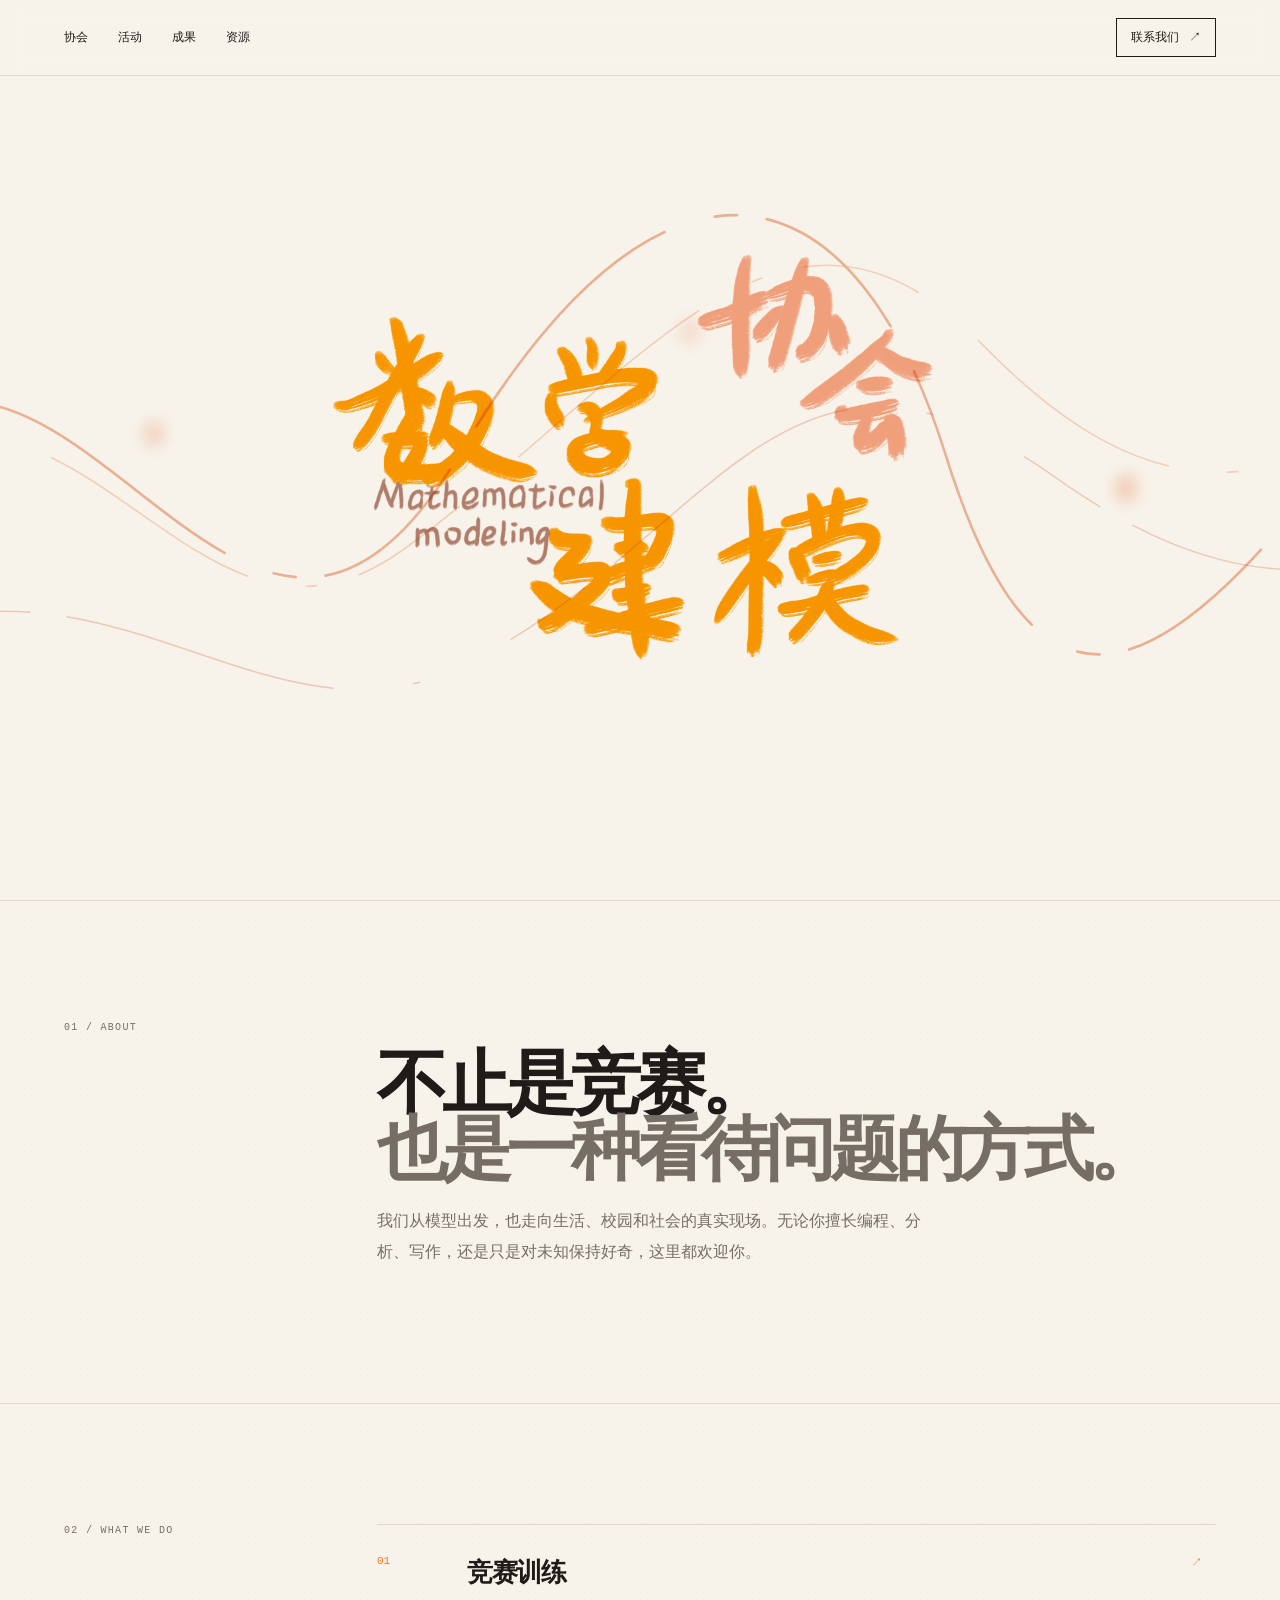
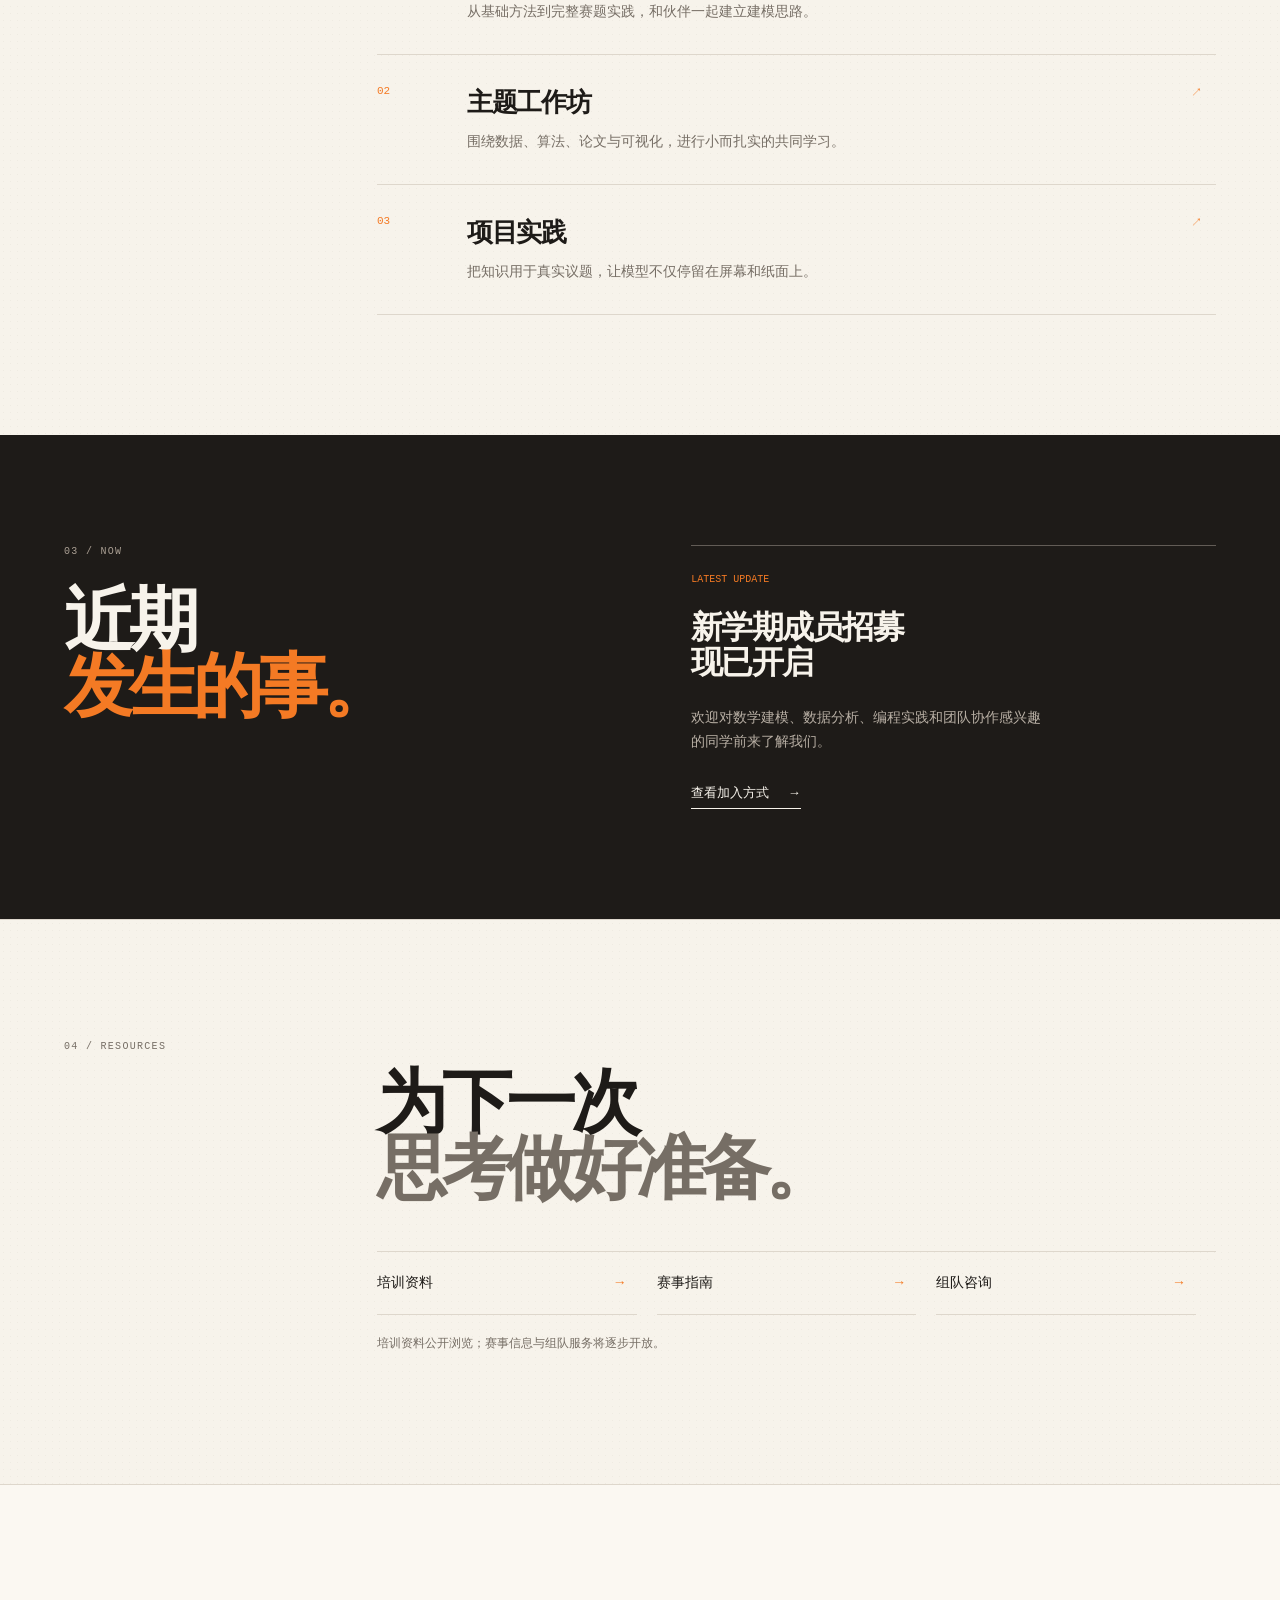
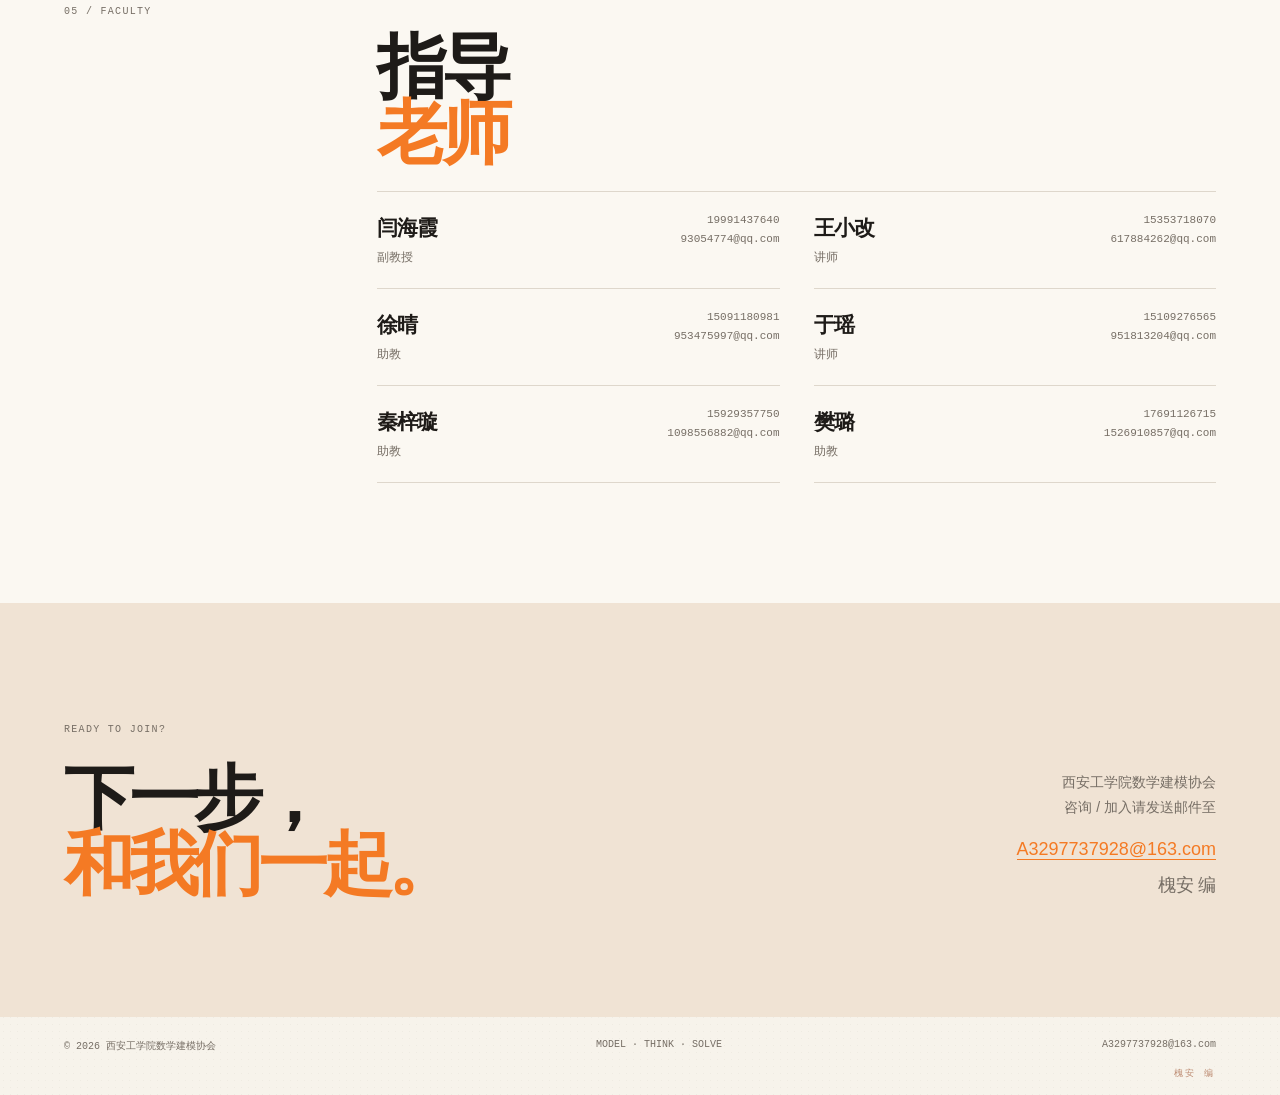
==== index.html @ 4b9dbea2 "Add files via upload" ====
<!doctype html><html lang="zh-CN"><head><meta charset="UTF-8"><meta name="viewport" content="width=device-width,initial-scale=1.0"><title>西安工学院数学建模协会</title><link rel="stylesheet" href="styles.css"></head><body>
<header class="site-header"><nav><a href="#about">协会</a><a href="#events">活动</a><a href="#works">成果</a><a href="#resources">资源</a></nav><a class="header-action" href="mailto:A3297737928@163.com">联系我们 <i>↗</i></a></header>
<main id="top"><section class="hero hero-image-only"><div class="logo-stage"><img class="association-logo" src="1788258575563.png" alt="数学建模协会手写标识"></div></section>
<section class="statement section" id="about"><p class="mono">01 / ABOUT</p><div class="reveal"><h2>不止是竞赛。<br><span>也是一种看待问题的方式。</span></h2><p class="lead">我们从模型出发，也走向生活、校园和社会的真实现场。无论你擅长编程、分析、写作，还是只是对未知保持好奇，这里都欢迎你。</p></div></section>
<section class="section feature-grid" id="events"><p class="mono">02 / WHAT WE DO</p><div class="feature-list reveal"><article><span>01</span><div><h3>竞赛训练</h3><p>从基础方法到完整赛题实践，和伙伴一起建立建模思路。</p></div><b>↗</b></article><article><span>02</span><div><h3>主题工作坊</h3><p>围绕数据、算法、论文与可视化，进行小而扎实的共同学习。</p></div><b>↗</b></article><article><span>03</span><div><h3>项目实践</h3><p>把知识用于真实议题，让模型不仅停留在屏幕和纸面上。</p></div><b>↗</b></article></div></section>
<section class="events-section" id="works"><div><p class="mono">03 / NOW</p><h2>近期<br><em>发生的事。</em></h2></div><div class="notice reveal"><p class="notice-label">LATEST UPDATE</p><h3>新学期成员招募<br>现已开启</h3><p>欢迎对数学建模、数据分析、编程实践和团队协作感兴趣的同学前来了解我们。</p><a href="#join">查看加入方式 <b>→</b></a></div></section>
<section class="section resource-section" id="resources"><p class="mono">04 / RESOURCES</p><div class="reveal"><h2>为下一次<br><span>思考做好准备。</span></h2><div class="resource-links"><a href="training.html">培训资料 <span>→</span></a><a href="mailto:A3297737928@163.com?subject=竞赛咨询">赛事指南 <span>→</span></a><a href="mailto:A3297737928@163.com?subject=组队咨询">组队咨询 <span>→</span></a></div><p class="small-note">培训资料公开浏览；赛事信息与组队服务将逐步开放。</p></div></section>
<section class="join" id="join"><div><p class="mono">READY TO JOIN?</p><h2>下一步，<br><em>和我们一起。</em></h2></div><div class="join-side"><p>西安工学院数学建模协会<br>咨询 / 加入请发送邮件至</p><a href="mailto:A3297737928@163.com">A3297737928@163.com <b>↗</b></a></div></section></main>
<footer><span>© 2026 西安工学院数学建模协会</span><span>MODEL · THINK · SOLVE</span><a href="mailto:A3297737928@163.com">A3297737928@163.com</a></footer><script src="script.js"></script></body></html>
---- styles.css ----
:root{--paper:#f7f3eb;--ink:#1e1b18;--orange:#f47a24;--peach:#f1a07a;--muted:#766e65;--line:#ded7cc}*{box-sizing:border-box}html{scroll-behavior:smooth}body{margin:0;background:var(--paper);color:var(--ink);font-family:Arial,"Microsoft YaHei",sans-serif;background-image:radial-gradient(rgba(69,49,30,.042) .65px,transparent .7px);background-size:7px 7px}.site-header{height:76px;padding:0 5vw;display:flex;align-items:center;justify-content:space-between;border-bottom:1px solid var(--line);position:sticky;top:0;z-index:20;background:rgba(247,243,235,.84);backdrop-filter:blur(12px)}.brand{display:flex;gap:9px;align-items:center;color:var(--ink);text-decoration:none;font-weight:700;font-size:14px}.brand span{width:28px;height:28px;display:grid;place-items:center;border:1px solid var(--ink);border-radius:50%;font:18px Georgia}.site-header nav{display:flex;gap:30px}.site-header nav a,.header-action{font-size:12px;color:var(--ink);text-decoration:none}.header-action{border:1px solid var(--ink);padding:10px 14px}.header-action i{font-style:normal;margin-left:7px}.hero{min-height:calc(100vh - 76px);display:grid;grid-template-columns:.54fr 1.46fr;padding:0 5vw;position:relative;overflow:hidden;background:radial-gradient(circle at 65% 47%,rgba(255,255,255,.9) 0 15%,rgba(255,255,255,.32) 40%,transparent 70%)}.hero-copy{align-self:center;z-index:4;padding-bottom:6vh}.mono{font:10px/1.3 "Courier New",monospace;letter-spacing:.13em;color:var(--muted);margin:0}.hero h1,h2{letter-spacing:-.075em;line-height:.94;margin:29px 0 24px;font-size:clamp(50px,6.3vw,104px)}h1 em,h2 em{color:var(--orange);font-style:normal}.hero-copy>p:not(.mono){font-size:14px;line-height:1.9;color:var(--muted)}.button{display:inline-flex;justify-content:space-between;gap:48px;align-items:center;padding:15px 18px;margin-top:23px;background:var(--orange);color:#fff;text-decoration:none;font-size:12px}.button b{font-size:17px;font-weight:400}.logo-stage{position:relative;min-height:620px;display:grid;place-items:center}.association-logo{width:min(100%,1000px);position:relative;z-index:3;mix-blend-mode:multiply;filter:saturate(1.05) contrast(1.02);will-change:transform}.halo{position:absolute;width:70%;aspect-ratio:1;border:1px solid rgba(244,122,36,.16);border-radius:48% 52% 52% 48%;transform:rotate(-19deg);box-shadow:0 0 0 58px rgba(244,122,36,.022),0 0 0 120px rgba(244,122,36,.014)}.brush{position:absolute;z-index:4;left:-6%;top:7%;width:112%;height:85%;overflow:visible;pointer-events:none}.brush path{fill:none;stroke:var(--peach);stroke-width:3.2;stroke-linecap:round;stroke-dasharray:1600;stroke-dashoffset:1600;filter:drop-shadow(0 2px 1px rgba(163,74,26,.12));animation:draw 8s cubic-bezier(.65,0,.35,1) infinite}.brush-two{left:0;top:8%;width:104%;height:83%}.brush-two path{stroke-width:2.1;stroke:#efb08f;animation-delay:.55s}@keyframes draw{0%,8%{stroke-dashoffset:1600;opacity:0}15%{opacity:.9}70%{stroke-dashoffset:0;opacity:.9}88%,100%{stroke-dashoffset:-90;opacity:0}}.fringe{position:absolute;z-index:1;right:9%;top:0;transform:rotate(15deg);display:flex;gap:11px;opacity:.45}.fringe i{display:block;width:1px;height:125px;background:linear-gradient(var(--peach),transparent);transform-origin:top;animation:sway 3.7s ease-in-out infinite}.fringe i:nth-child(2){height:84px;animation-delay:-.5s}.fringe i:nth-child(3){height:160px;animation-delay:-1.3s}.fringe i:nth-child(4){height:105px;animation-delay:-2s}.fringe i:nth-child(5){height:145px;animation-delay:-2.7s}.fringe i:nth-child(6){height:70px;animation-delay:-3.2s}@keyframes sway{0%,100%{transform:rotate(-8deg)}50%{transform:rotate(9deg)}}.stage-index{position:absolute;left:5%;bottom:12%;z-index:5;margin:0;font:10px "Courier New",monospace;color:#9b9082;letter-spacing:.1em}.scroll-prompt{position:absolute;left:5vw;bottom:26px;z-index:5;color:var(--muted);text-decoration:none;font:10px "Courier New",monospace;letter-spacing:.12em;display:flex;gap:10px;align-items:center}.scroll-prompt i{display:block;width:42px;height:1px;background:var(--orange)}.section{display:grid;grid-template-columns:25% 1fr;gap:25px;padding:120px 5vw;border-top:1px solid var(--line)}h2{font-size:clamp(44px,5.5vw,86px)}h2 span{color:var(--muted)}.lead{max-width:560px;font-size:16px;line-height:1.9;color:var(--muted)}.feature-list{border-top:1px solid var(--line)}.feature-list article{display:grid;grid-template-columns:70px 1fr 25px;gap:20px;padding:30px 0;border-bottom:1px solid var(--line);align-items:start}.feature-list span,.feature-list b{font:11px "Courier New",monospace;color:var(--orange)}.feature-list h3{font-size:26px;letter-spacing:-.05em;margin:0 0 10px}.feature-list p{max-width:440px;margin:0;color:var(--muted);font-size:14px;line-height:1.7}.events-section{padding:110px 5vw;background:var(--ink);color:var(--paper);display:grid;grid-template-columns:1fr 1fr;gap:8vw}.events-section .mono{color:#aa9f93}.events-section h2{margin-bottom:0}.notice{align-self:end;border-top:1px solid #625c56;padding-top:18px}.notice-label{font:10px "Courier New",monospace;color:var(--orange)}.notice h3{font-size:32px;line-height:1.1;letter-spacing:-.055em;margin:25px 0}.notice>p:not(.notice-label){font-size:14px;line-height:1.75;color:#b8afa4;max-width:360px}.notice a{color:var(--paper);font-size:13px;text-decoration:none;border-bottom:1px solid var(--paper);padding-bottom:6px;display:inline-block;margin-top:16px}.notice b{margin-left:15px}.resource-links{display:grid;grid-template-columns:repeat(3,1fr);border-top:1px solid var(--line);margin-top:50px}.resource-links a{padding:22px 10px 22px 0;color:var(--ink);font-size:14px;text-decoration:none;border-bottom:1px solid var(--line);display:flex;justify-content:space-between;margin-right:20px}.resource-links span{color:var(--orange)}.small-note{color:var(--muted);font-size:12px;margin-top:20px}.join{padding:120px 5vw;display:flex;align-items:end;justify-content:space-between;background:#f0e3d4}.join h2{margin-bottom:0}.join-side{font-size:14px;line-height:1.8;color:var(--muted)}.join-side p{margin:0 0 12px}.join-side a{color:var(--orange);font-size:18px;text-decoration:none;border-bottom:1px solid currentColor}.join-side b{font-weight:400;margin-left:15px}footer{display:flex;justify-content:space-between;padding:22px 5vw;font:10px "Courier New",monospace;color:var(--muted)}footer a{color:inherit;text-decoration:none}.reveal{opacity:0;transform:translateY(18px);transition:.7s ease}.reveal.visible{opacity:1;transform:none}@media(max-width:760px){.site-header{height:66px}.site-header nav{display:none}.header-action{font-size:10px;padding:9px}.hero{min-height:calc(100vh - 66px);grid-template-columns:1fr;padding-top:45px}.hero-copy{padding:0;align-self:start}.hero h1{font-size:55px}.logo-stage{min-height:0;height:53vh;margin-top:-15px}.association-logo{width:119%;max-width:none}.stage-index{bottom:4%;left:0}.scroll-prompt{display:none}.section{grid-template-columns:1fr;padding:76px 5vw;gap:30px}.feature-list article{grid-template-columns:45px 1fr 18px}.events-section{display:block;padding:80px 5vw}.notice{margin-top:65px}.resource-links{grid-template-columns:1fr}.resource-links a{margin-right:0}.join{padding:80px 5vw;display:block}.join-side{margin-top:45px}footer{gap:10px;flex-direction:column}}
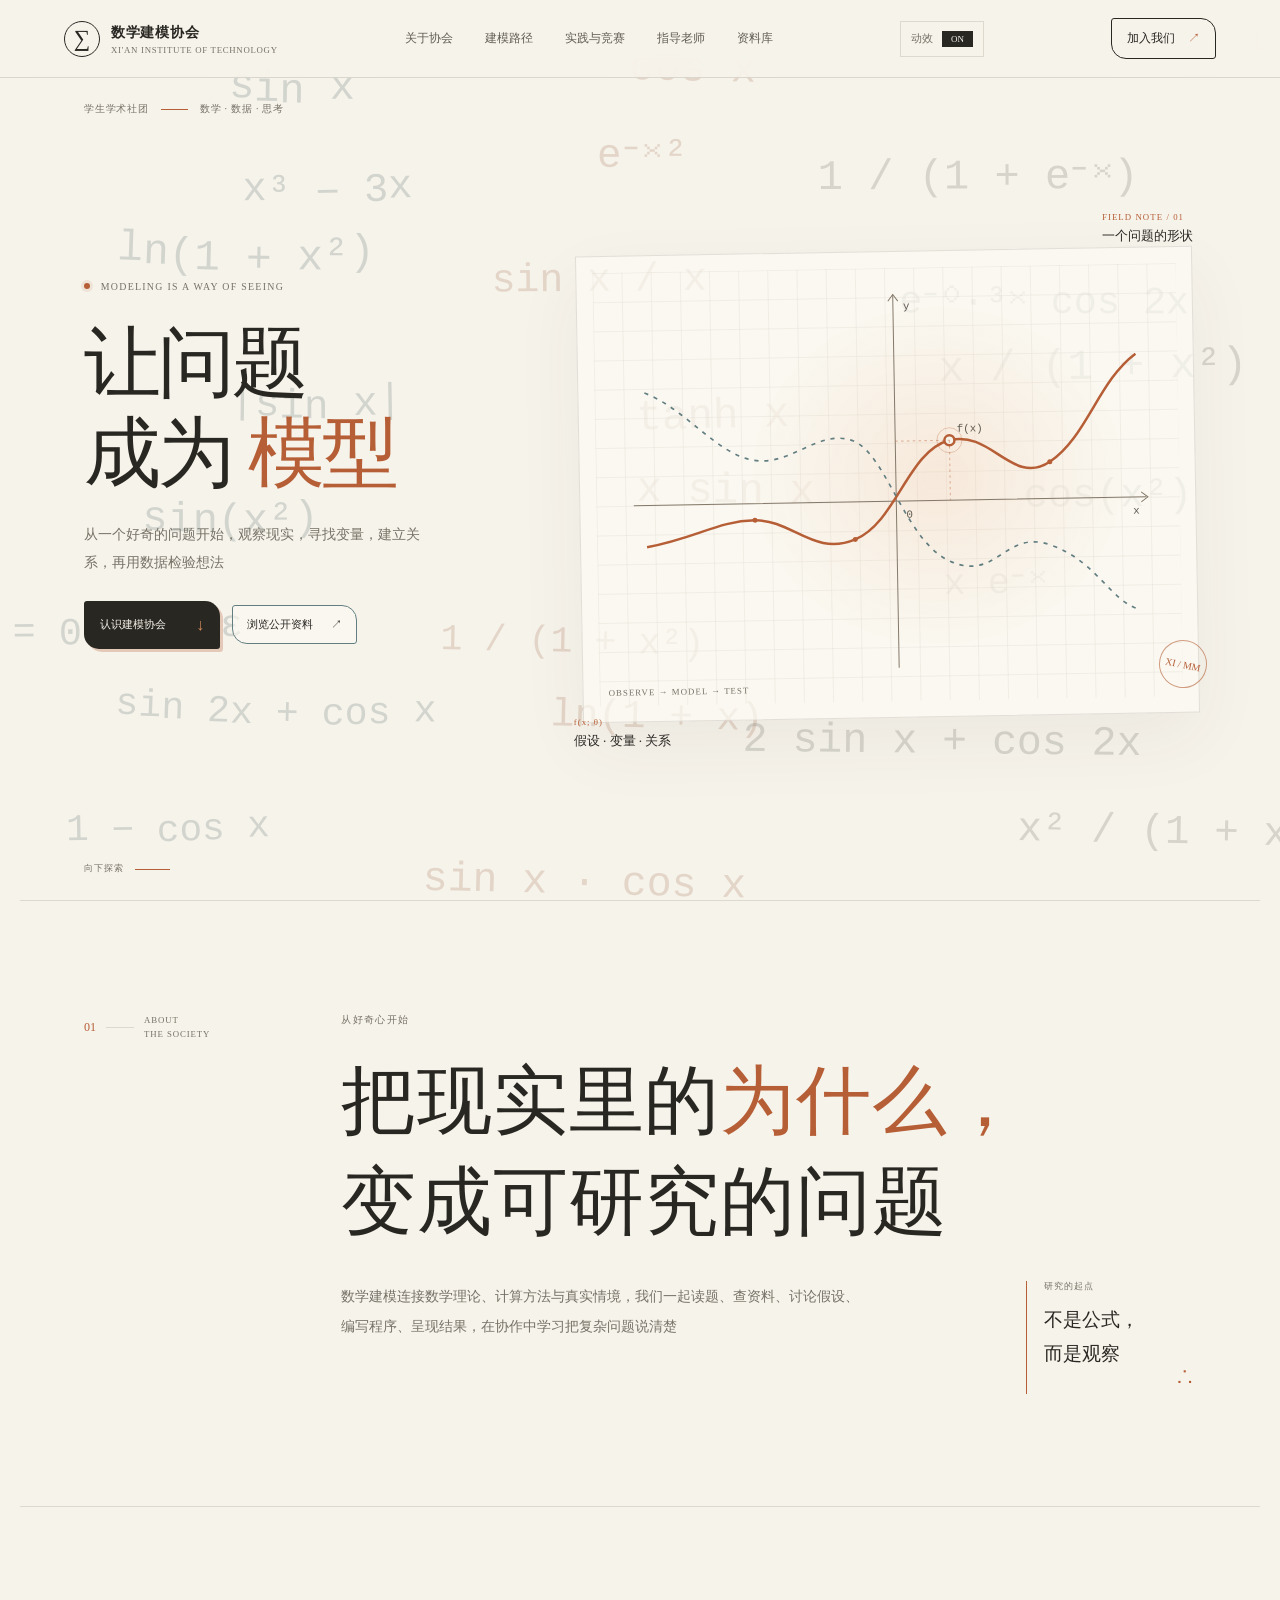
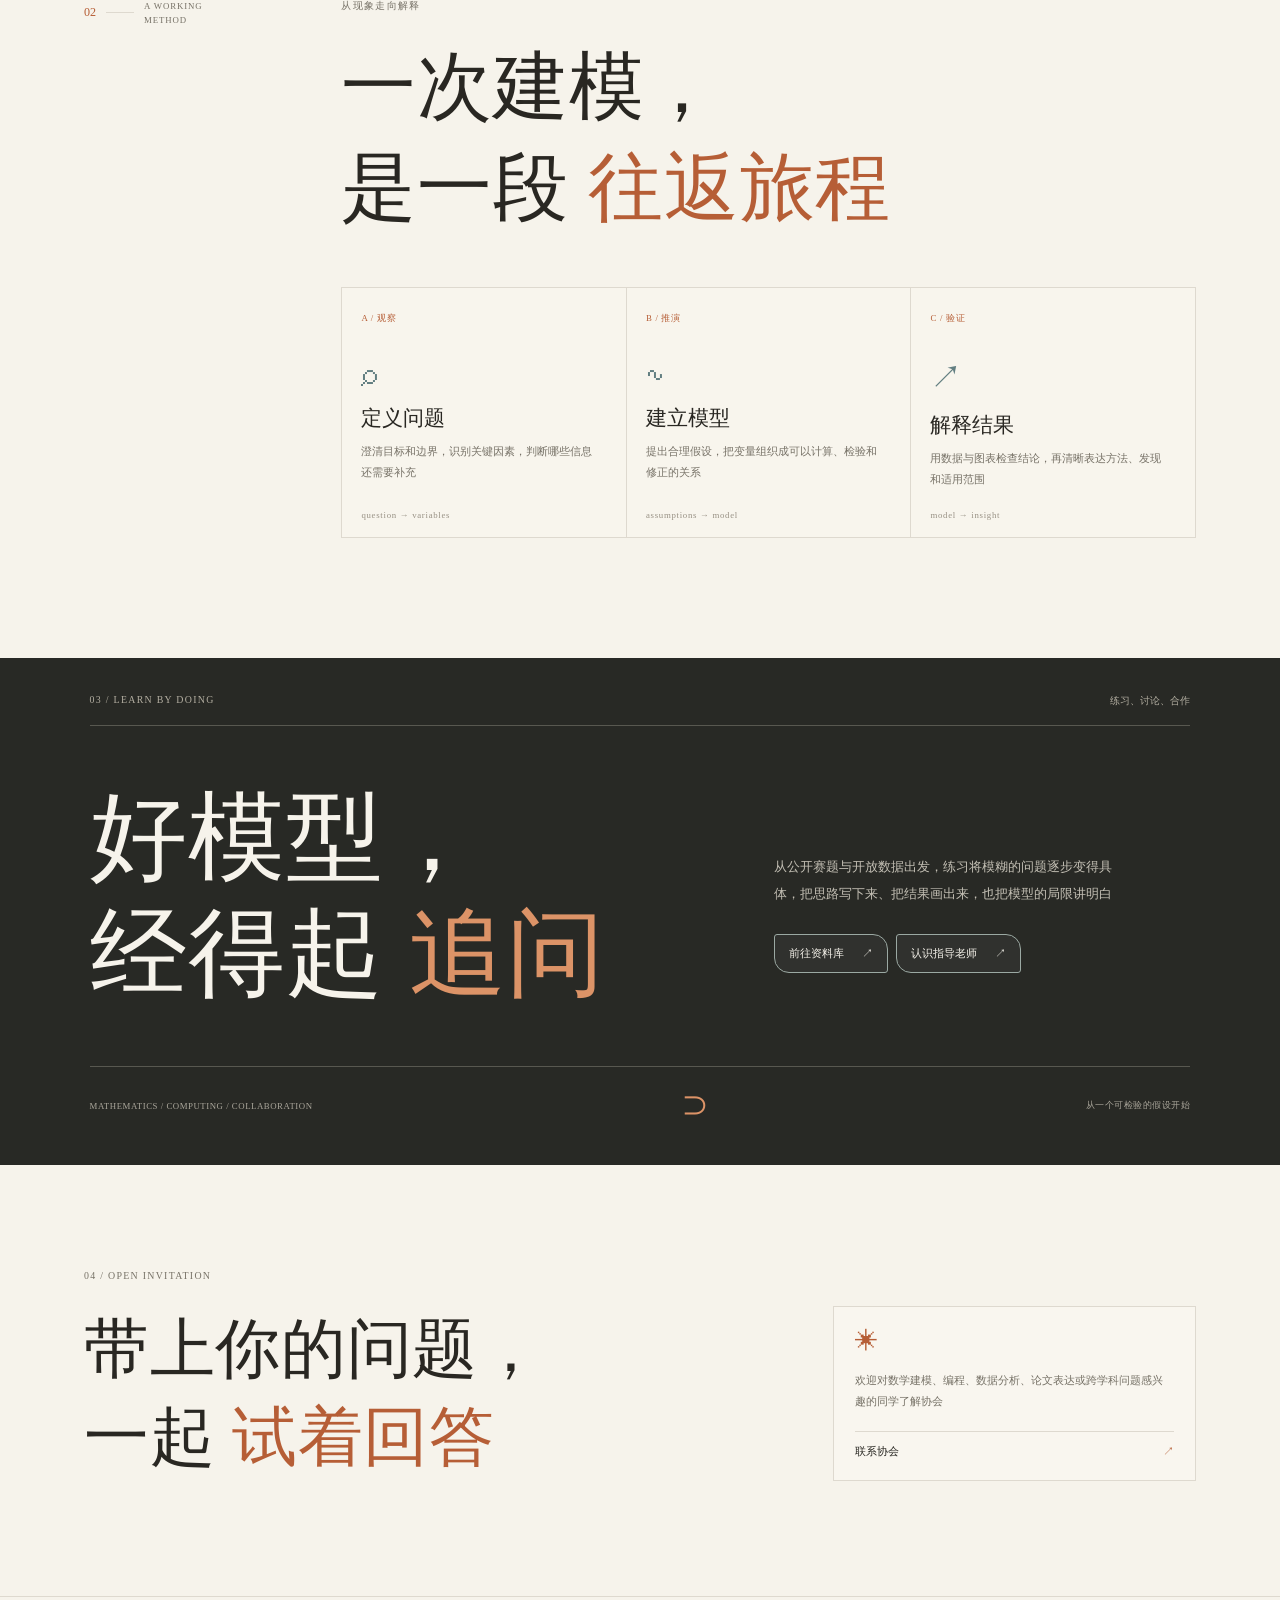
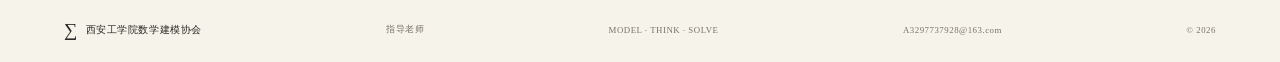
==== commit f46bee08: "更新1.0.0.1 重新设计了网站，让它有了动态效果" ====
--- a/index.html
+++ b/index.html
@@ -1,9 +1,94 @@
-<!doctype html><html lang="zh-CN"><head><meta charset="UTF-8"><meta name="viewport" content="width=device-width,initial-scale=1.0"><title>西安工学院数学建模协会</title><link rel="stylesheet" href="styles.css"></head><body>
-<header class="site-header"><nav><a href="#about">协会</a><a href="#events">活动</a><a href="#works">成果</a><a href="#resources">资源</a></nav><a class="header-action" href="mailto:A3297737928@163.com">联系我们 <i>↗</i></a></header>
-<main id="top"><section class="hero hero-image-only"><div class="logo-stage"><img class="association-logo" src="1788258575563.png" alt="数学建模协会手写标识"></div></section>
-<section class="statement section" id="about"><p class="mono">01 / ABOUT</p><div class="reveal"><h2>不止是竞赛。<br><span>也是一种看待问题的方式。</span></h2><p class="lead">我们从模型出发，也走向生活、校园和社会的真实现场。无论你擅长编程、分析、写作，还是只是对未知保持好奇，这里都欢迎你。</p></div></section>
-<section class="section feature-grid" id="events"><p class="mono">02 / WHAT WE DO</p><div class="feature-list reveal"><article><span>01</span><div><h3>竞赛训练</h3><p>从基础方法到完整赛题实践，和伙伴一起建立建模思路。</p></div><b>↗</b></article><article><span>02</span><div><h3>主题工作坊</h3><p>围绕数据、算法、论文与可视化，进行小而扎实的共同学习。</p></div><b>↗</b></article><article><span>03</span><div><h3>项目实践</h3><p>把知识用于真实议题，让模型不仅停留在屏幕和纸面上。</p></div><b>↗</b></article></div></section>
-<section class="events-section" id="works"><div><p class="mono">03 / NOW</p><h2>近期<br><em>发生的事。</em></h2></div><div class="notice reveal"><p class="notice-label">LATEST UPDATE</p><h3>新学期成员招募<br>现已开启</h3><p>欢迎对数学建模、数据分析、编程实践和团队协作感兴趣的同学前来了解我们。</p><a href="#join">查看加入方式 <b>→</b></a></div></section>
-<section class="section resource-section" id="resources"><p class="mono">04 / RESOURCES</p><div class="reveal"><h2>为下一次<br><span>思考做好准备。</span></h2><div class="resource-links"><a href="training.html">培训资料 <span>→</span></a><a href="mailto:A3297737928@163.com?subject=竞赛咨询">赛事指南 <span>→</span></a><a href="mailto:A3297737928@163.com?subject=组队咨询">组队咨询 <span>→</span></a></div><p class="small-note">培训资料公开浏览；赛事信息与组队服务将逐步开放。</p></div></section>
-<section class="join" id="join"><div><p class="mono">READY TO JOIN?</p><h2>下一步，<br><em>和我们一起。</em></h2></div><div class="join-side"><p>西安工学院数学建模协会<br>咨询 / 加入请发送邮件至</p><a href="mailto:A3297737928@163.com">A3297737928@163.com <b>↗</b></a></div></section></main>
-<footer><span>© 2026 西安工学院数学建模协会</span><span>MODEL · THINK · SOLVE</span><a href="mailto:A3297737928@163.com">A3297737928@163.com</a></footer><script src="script.js"></script></body></html>
+<!doctype html>
+<html lang="zh-CN">
+<head>
+  <meta charset="utf-8">
+  <meta name="viewport" content="width=device-width, initial-scale=1">
+  <meta name="theme-color" content="#f6f3eb">
+  <meta name="description" content="西安工学院数学建模协会：从真实问题出发，用数学、数据与协作构建解释世界的模型">
+  <title>西安工学院数学建模协会 · 让问题成为模型</title>
+  <link rel="stylesheet" href="styles.css">
+</head>
+<body>
+  <canvas class="motion-field" aria-hidden="true"></canvas>
+  <header class="site-header">
+    <a class="brand" href="index.html" aria-label="西安工学院数学建模协会首页">
+      <span class="brand-mark" aria-hidden="true">∑</span>
+      <span class="brand-copy"><strong>数学建模协会</strong><small>XI'AN INSTITUTE OF TECHNOLOGY</small></span>
+    </a>
+    <nav class="desktop-nav" aria-label="主导航">
+      <a href="#about">关于协会</a><a href="#method">建模路径</a><a href="#practice">实践与竞赛</a><a href="faculty.html">指导老师</a><a href="training.html">资料库</a>
+    </nav>
+    <details class="mobile-menu"><summary aria-label="打开导航菜单">☰</summary><nav aria-label="移动端主导航"><a href="#about">关于协会</a><a href="#method">建模路径</a><a href="#practice">实践与竞赛</a><a href="faculty.html">指导老师</a><a href="training.html">资料库</a></nav></details><button class="motion-toggle" type="button" aria-pressed="true" aria-label="关闭背景动效"><span>动效</span><b class="motion-toggle-state">ON</b></button><a class="nav-join" href="#join">加入我们 <span aria-hidden="true">↗</span></a>
+  </header>
+  <main>
+    <section class="hero" id="top">
+      <div class="hero-index"><span>学生学术社团</span><i></i><span>数学 · 数据 · 思考</span></div>
+      <div class="hero-layout">
+        <div class="hero-copy">
+          <p class="eyebrow"><span class="live-dot"></span> MODELING IS A WAY OF SEEING</p>
+          <h1>让问题<br>成为 <em>模型</em></h1>
+          <p class="hero-intro">从一个好奇的问题开始，观察现实，寻找变量，建立关系，再用数据检验想法</p>
+          <div class="hero-actions"><a class="button button-dark" href="#about">认识建模协会 <span>↓</span></a><a class="text-link" href="training.html">浏览公开资料 <span>↗</span></a></div>
+        </div>
+        <div class="hero-art" aria-label="由坐标轴、函数曲线与参数构成的数学插图">
+          <div class="art-note note-top"><span>FIELD NOTE / 01</span><b>一个问题的形状</b></div>
+          <div class="graph-paper">
+            <svg viewBox="0 0 700 520" role="img" aria-label="函数曲线坐标示意图">
+              <defs><pattern id="grid" width="35" height="35" patternUnits="userSpaceOnUse"><path d="M 35 0 L 0 0 0 35" fill="none" stroke="#d9d3c8" stroke-width=".7"/></pattern><radialGradient id="wash"><stop offset="0" stop-color="#e9a06e" stop-opacity=".17"/><stop offset="1" stop-color="#e9a06e" stop-opacity="0"/></radialGradient></defs>
+              <rect width="700" height="520" fill="url(#grid)"/><ellipse cx="410" cy="250" rx="230" ry="210" fill="url(#wash)"/>
+              <path d="M45 280H660M360 32V480" stroke="#84796a" stroke-width="1.2"/><path d="M654 274l8 6-8 6M354 40l6-8 6 8" fill="none" stroke="#84796a" stroke-width="1.2"/>
+              <path d="M60 330 C120 320 145 300 190 300 S260 345 310 325 375 220 425 208 500 265 545 236 605 140 650 108" fill="none" stroke="#b65e36" stroke-width="3"/>
+              <path d="M60 145 C110 165 145 220 190 228 S270 190 310 207 370 330 425 354 490 315 545 336 615 405 650 415" fill="none" stroke="#627e81" stroke-width="2" stroke-dasharray="5 7"/>
+              <circle cx="425" cy="208" r="6" fill="#f6f3eb" stroke="#b65e36" stroke-width="3"/><circle cx="425" cy="208" r="15" fill="none" stroke="#b65e36" stroke-opacity=".35"/>
+              <path d="M425 208V280M360 208H425" stroke="#b65e36" stroke-opacity=".55" stroke-dasharray="3 4"/>
+              <g fill="#5f594f" font-family="monospace" font-size="13"><text x="644" y="300">x</text><text x="372" y="50">y</text><text x="434" y="198">f(x)</text><text x="372" y="300">0</text></g>
+              <g fill="#b65e36"><circle cx="190" cy="300" r="3"/><circle cx="310" cy="325" r="3"/><circle cx="545" cy="236" r="3"/></g>
+            </svg>
+            <span class="graph-caption">OBSERVE → MODEL → TEST</span>
+          </div>
+          <div class="art-note note-bottom"><span>f(x; θ)</span><b>假设 · 变量 · 关系</b></div>
+          <span class="hero-stamp" aria-hidden="true">XI / MM</span>
+        </div>
+      </div>
+      <a class="scroll-cue" href="#about"><span>向下探索</span><i></i></a>
+    </section>
+
+    <section class="section about-section" id="about">
+      <div class="section-aside"><span class="section-number">01</span><span class="aside-rule"></span><p>ABOUT<br>THE SOCIETY</p></div>
+      <div class="section-main">
+        <p class="eyebrow">从好奇心开始</p>
+        <h2 class="about-heading"><span>把现实里的<em>为什么，</em></span><span>变成可研究的问题</span></h2>
+        <div class="about-bottom"><p class="body-copy">数学建模连接数学理论、计算方法与真实情境，我们一起读题、查资料、讨论假设、编写程序、呈现结果，在协作中学习把复杂问题说清楚</p><div class="margin-note"><span>研究的起点</span><b>不是公式，<br>而是观察</b><i>∴</i></div></div>
+      </div>
+    </section>
+
+    <section class="section method-section" id="method">
+      <div class="section-aside"><span class="section-number">02</span><span class="aside-rule"></span><p>A WORKING<br>METHOD</p></div>
+      <div class="section-main">
+        <p class="eyebrow">从现象走向解释</p><h2>一次建模，<br>是一段 <em>往返旅程</em></h2>
+        <div class="method-grid">
+          <article class="method-card"><span class="card-index">A / 观察</span><div class="card-icon">⌕</div><h3>定义问题</h3><p>澄清目标和边界，识别关键因素，判断哪些信息还需要补充</p><span class="card-formula">question → variables</span></article>
+          <article class="method-card"><span class="card-index">B / 推演</span><div class="card-icon">∿</div><h3>建立模型</h3><p>提出合理假设，把变量组织成可以计算、检验和修正的关系</p><span class="card-formula">assumptions → model</span></article>
+          <article class="method-card"><span class="card-index">C / 验证</span><div class="card-icon">↗</div><h3>解释结果</h3><p>用数据与图表检查结论，再清晰表达方法、发现和适用范围</p><span class="card-formula">model → insight</span></article>
+        </div>
+      </div>
+    </section>
+
+    <section class="practice-section" id="practice">
+      <div class="practice-top"><p class="eyebrow">03 / LEARN BY DOING</p><span>练习、讨论、合作</span></div>
+      <div class="practice-layout"><h2>好模型，<br>经得起 <em>追问</em></h2><div class="practice-copy"><p>从公开赛题与开放数据出发，练习将模糊的问题逐步变得具体，把思路写下来、把结果画出来，也把模型的局限讲明白</p><a class="light-link" href="training.html">前往资料库 <span>↗</span></a><a class="light-link" href="faculty.html">认识指导老师 <span>↗</span></a></div></div>
+      <div class="practice-bottom"><span>MATHEMATICS / COMPUTING / COLLABORATION</span><span class="orbit-mark" aria-hidden="true">∩</span><span>从一个可检验的假设开始</span></div>
+    </section>
+
+    <section class="join-section" id="join">
+      <div><p class="eyebrow">04 / OPEN INVITATION</p><h2>带上你的问题，<br>一起 <em>试着回答</em></h2></div>
+      <div class="join-card"><span class="join-symbol">✳</span><p>欢迎对数学建模、编程、数据分析、论文表达或跨学科问题感兴趣的同学了解协会</p><a href="mailto:A3297737928@163.com">联系协会 <span>↗</span></a></div>
+    </section>
+  </main>
+  <footer class="site-footer"><a class="footer-brand" href="#top">∑ <span>西安工学院数学建模协会</span></a><a href="faculty.html">指导老师</a><span>MODEL · THINK · SOLVE</span><a href="mailto:A3297737928@163.com">A3297737928@163.com</a><span>© 2026</span></footer>
+  <script src="motion.js" defer></script><script src="site.js" defer></script>
+</body>
+</html>
+
+
+
--- a/styles.css
+++ b/styles.css
@@ -1 +1,47 @@
-:root{--paper:#f7f3eb;--ink:#1e1b18;--orange:#f47a24;--peach:#f1a07a;--muted:#766e65;--line:#ded7cc}*{box-sizing:border-box}html{scroll-behavior:smooth}body{margin:0;background:var(--paper);color:var(--ink);font-family:Arial,"Microsoft YaHei",sans-serif;background-image:radial-gradient(rgba(69,49,30,.042) .65px,transparent .7px);background-size:7px 7px}.site-header{height:76px;padding:0 5vw;display:flex;align-items:center;justify-content:space-between;border-bottom:1px solid var(--line);position:sticky;top:0;z-index:20;background:rgba(247,243,235,.84);backdrop-filter:blur(12px)}.brand{display:flex;gap:9px;align-items:center;color:var(--ink);text-decoration:none;font-weight:700;font-size:14px}.brand span{width:28px;height:28px;display:grid;place-items:center;border:1px solid var(--ink);border-radius:50%;font:18px Georgia}.site-header nav{display:flex;gap:30px}.site-header nav a,.header-action{font-size:12px;color:var(--ink);text-decoration:none}.header-action{border:1px solid var(--ink);padding:10px 14px}.header-action i{font-style:normal;margin-left:7px}.hero{min-height:calc(100vh - 76px);display:grid;grid-template-columns:.54fr 1.46fr;padding:0 5vw;position:relative;overflow:hidden;background:radial-gradient(circle at 65% 47%,rgba(255,255,255,.9) 0 15%,rgba(255,255,255,.32) 40%,transparent 70%)}.hero-copy{align-self:center;z-index:4;padding-bottom:6vh}.mono{font:10px/1.3 "Courier New",monospace;letter-spacing:.13em;color:var(--muted);margin:0}.hero h1,h2{letter-spacing:-.075em;line-height:.94;margin:29px 0 24px;font-size:clamp(50px,6.3vw,104px)}h1 em,h2 em{color:var(--orange);font-style:normal}.hero-copy>p:not(.mono){font-size:14px;line-height:1.9;color:var(--muted)}.button{display:inline-flex;justify-content:space-between;gap:48px;align-items:center;padding:15px 18px;margin-top:23px;background:var(--orange);color:#fff;text-decoration:none;font-size:12px}.button b{font-size:17px;font-weight:400}.logo-stage{position:relative;min-height:620px;display:grid;place-items:center}.association-logo{width:min(100%,1000px);position:relative;z-index:3;mix-blend-mode:multiply;filter:saturate(1.05) contrast(1.02);will-change:transform}.halo{position:absolute;width:70%;aspect-ratio:1;border:1px solid rgba(244,122,36,.16);border-radius:48% 52% 52% 48%;transform:rotate(-19deg);box-shadow:0 0 0 58px rgba(244,122,36,.022),0 0 0 120px rgba(244,122,36,.014)}.brush{position:absolute;z-index:4;left:-6%;top:7%;width:112%;height:85%;overflow:visible;pointer-events:none}.brush path{fill:none;stroke:var(--peach);stroke-width:3.2;stroke-linecap:round;stroke-dasharray:1600;stroke-dashoffset:1600;filter:drop-shadow(0 2px 1px rgba(163,74,26,.12));animation:draw 8s cubic-bezier(.65,0,.35,1) infinite}.brush-two{left:0;top:8%;width:104%;height:83%}.brush-two path{stroke-width:2.1;stroke:#efb08f;animation-delay:.55s}@keyframes draw{0%,8%{stroke-dashoffset:1600;opacity:0}15%{opacity:.9}70%{stroke-dashoffset:0;opacity:.9}88%,100%{stroke-dashoffset:-90;opacity:0}}.fringe{position:absolute;z-index:1;right:9%;top:0;transform:rotate(15deg);display:flex;gap:11px;opacity:.45}.fringe i{display:block;width:1px;height:125px;background:linear-gradient(var(--peach),transparent);transform-origin:top;animation:sway 3.7s ease-in-out infinite}.fringe i:nth-child(2){height:84px;animation-delay:-.5s}.fringe i:nth-child(3){height:160px;animation-delay:-1.3s}.fringe i:nth-child(4){height:105px;animation-delay:-2s}.fringe i:nth-child(5){height:145px;animation-delay:-2.7s}.fringe i:nth-child(6){height:70px;animation-delay:-3.2s}@keyframes sway{0%,100%{transform:rotate(-8deg)}50%{transform:rotate(9deg)}}.stage-index{position:absolute;left:5%;bottom:12%;z-index:5;margin:0;font:10px "Courier New",monospace;color:#9b9082;letter-spacing:.1em}.scroll-prompt{position:absolute;left:5vw;bottom:26px;z-index:5;color:var(--muted);text-decoration:none;font:10px "Courier New",monospace;letter-spacing:.12em;display:flex;gap:10px;align-items:center}.scroll-prompt i{display:block;width:42px;height:1px;background:var(--orange)}.section{display:grid;grid-template-columns:25% 1fr;gap:25px;padding:120px 5vw;border-top:1px solid var(--line)}h2{font-size:clamp(44px,5.5vw,86px)}h2 span{color:var(--muted)}.lead{max-width:560px;font-size:16px;line-height:1.9;color:var(--muted)}.feature-list{border-top:1px solid var(--line)}.feature-list article{display:grid;grid-template-columns:70px 1fr 25px;gap:20px;padding:30px 0;border-bottom:1px solid var(--line);align-items:start}.feature-list span,.feature-list b{font:11px "Courier New",monospace;color:var(--orange)}.feature-list h3{font-size:26px;letter-spacing:-.05em;margin:0 0 10px}.feature-list p{max-width:440px;margin:0;color:var(--muted);font-size:14px;line-height:1.7}.events-section{padding:110px 5vw;background:var(--ink);color:var(--paper);display:grid;grid-template-columns:1fr 1fr;gap:8vw}.events-section .mono{color:#aa9f93}.events-section h2{margin-bottom:0}.notice{align-self:end;border-top:1px solid #625c56;padding-top:18px}.notice-label{font:10px "Courier New",monospace;color:var(--orange)}.notice h3{font-size:32px;line-height:1.1;letter-spacing:-.055em;margin:25px 0}.notice>p:not(.notice-label){font-size:14px;line-height:1.75;color:#b8afa4;max-width:360px}.notice a{color:var(--paper);font-size:13px;text-decoration:none;border-bottom:1px solid var(--paper);padding-bottom:6px;display:inline-block;margin-top:16px}.notice b{margin-left:15px}.resource-links{display:grid;grid-template-columns:repeat(3,1fr);border-top:1px solid var(--line);margin-top:50px}.resource-links a{padding:22px 10px 22px 0;color:var(--ink);font-size:14px;text-decoration:none;border-bottom:1px solid var(--line);display:flex;justify-content:space-between;margin-right:20px}.resource-links span{color:var(--orange)}.small-note{color:var(--muted);font-size:12px;margin-top:20px}.join{padding:120px 5vw;display:flex;align-items:end;justify-content:space-between;background:#f0e3d4}.join h2{margin-bottom:0}.join-side{font-size:14px;line-height:1.8;color:var(--muted)}.join-side p{margin:0 0 12px}.join-side a{color:var(--orange);font-size:18px;text-decoration:none;border-bottom:1px solid currentColor}.join-side b{font-weight:400;margin-left:15px}footer{display:flex;justify-content:space-between;padding:22px 5vw;font:10px "Courier New",monospace;color:var(--muted)}footer a{color:inherit;text-decoration:none}.reveal{opacity:0;transform:translateY(18px);transition:.7s ease}.reveal.visible{opacity:1;transform:none}@media(max-width:760px){.site-header{height:66px}.site-header nav{display:none}.header-action{font-size:10px;padding:9px}.hero{min-height:calc(100vh - 66px);grid-template-columns:1fr;padding-top:45px}.hero-copy{padding:0;align-self:start}.hero h1{font-size:55px}.logo-stage{min-height:0;height:53vh;margin-top:-15px}.association-logo{width:119%;max-width:none}.stage-index{bottom:4%;left:0}.scroll-prompt{display:none}.section{grid-template-columns:1fr;padding:76px 5vw;gap:30px}.feature-list article{grid-template-columns:45px 1fr 18px}.events-section{display:block;padding:80px 5vw}.notice{margin-top:65px}.resource-links{grid-template-columns:1fr}.resource-links a{margin-right:0}.join{padding:80px 5vw;display:block}.join-side{margin-top:45px}footer{gap:10px;flex-direction:column}}
+:root{--paper:#f6f3eb;--paper-bright:#fbf9f3;--ink:#292722;--muted:#777267;--line:#ded9cf;--orange:#b65e36;--sage:#627e81;--serif:"SimSun","Songti SC","Noto Serif SC",serif;--sans:"SimSun","Songti SC","Noto Serif SC",serif;--mono:"SimSun","Songti SC","Noto Serif SC",serif;--art:"STXingkai","华文行楷","KaiTi","楷体","STKaiti","Songti SC",serif;--page:1240px;--text-scale:1.1}*{box-sizing:border-box}html{scroll-behavior:smooth;scroll-padding-top:88px}body{margin:0;background:var(--paper);color:var(--ink);font-family:var(--sans);-webkit-font-smoothing:antialiased}a{color:inherit}.motion-field{position:fixed;inset:0;width:100%;height:100%;z-index:0;pointer-events:none;opacity:.54}.site-header,main,.site-footer{position:relative;z-index:1}.site-header{height:78px;padding:0 max(5vw,calc((100vw - var(--page))/2));display:flex;align-items:center;justify-content:space-between;border-bottom:1px solid rgba(63,57,47,.15);background:rgba(246,243,235,.88);backdrop-filter:blur(14px)}.brand{display:flex;gap:11px;align-items:center;text-decoration:none}.brand-mark{width:36px;height:36px;display:grid;place-items:center;border:1px solid var(--ink);border-radius:50%;font:calc(21px * var(--text-scale)) var(--serif)}.brand-copy{display:grid;gap:3px}.brand-copy strong{font-size:calc(13px * var(--text-scale));letter-spacing:.05em}.brand-copy small{font:calc(8px * var(--text-scale)) var(--mono);letter-spacing:.08em;color:var(--muted)}.desktop-nav{display:flex;gap:32px}.desktop-nav a,.nav-join{font-size:calc(11px * var(--text-scale));text-decoration:none}.desktop-nav a{color:#625e55;transition:color .2s}.desktop-nav a:hover,.desktop-nav a[aria-current=page]{color:var(--orange)}.nav-join{border:1px solid var(--ink);padding:11px 15px}.nav-join span{margin-left:10px;color:var(--orange)}.mobile-menu{display:none}.hero{max-width:var(--page);min-height:calc(100vh - 78px);margin:auto;padding:24px 5vw 45px;display:flex;flex-direction:column;position:relative}.hero-index{display:flex;align-items:center;gap:12px;color:var(--muted);font:calc(9px * var(--text-scale)) var(--mono);letter-spacing:.08em}.hero-index i{width:27px;border-top:1px solid var(--orange)}.hero-layout{flex:1;display:grid;grid-template-columns:.85fr 1.15fr;align-items:center;gap:3vw;padding:22px 0 18px}.hero-copy{z-index:2;padding:20px 0 65px}.eyebrow{margin:0;color:var(--muted);font:calc(9px * var(--text-scale)) var(--mono);letter-spacing:.13em}.live-dot{display:inline-block;width:6px;height:6px;margin:0 7px 1px 0;border-radius:50%;background:var(--orange);box-shadow:0 0 0 3px rgba(182,94,54,.11)}h1,h2,h3,p{margin-top:0}.hero h1{margin:27px 0 21px;font:500 clamp(calc(55px * var(--text-scale)),calc(7.3vw * var(--text-scale)),calc(98px * var(--text-scale)))/1.16 var(--serif);letter-spacing:-.085em}.hero h1 em,.section h2 em,.practice-section h2 em,.join-section h2 em,.archive-title-row h1 em{font-style:normal;color:var(--orange)}.hero-intro{max-width:360px;margin-bottom:24px;color:var(--muted);font-size:calc(13px * var(--text-scale));line-height:2}.hero-actions{display:flex;align-items:center;gap:23px}.button{display:inline-flex;align-items:center;justify-content:space-between;gap:30px;padding:14px 16px;text-decoration:none;font-size:calc(10px * var(--text-scale))}.button-dark{background:var(--ink);color:var(--paper)}.button-dark span{font-size:calc(15px * var(--text-scale));color:#d28a5a}.text-link,.light-link{font-size:calc(10px * var(--text-scale));text-decoration:none;border-bottom:1px solid currentColor;padding:0 0 7px}.text-link span,.light-link span{margin-left:8px}.hero-art{position:relative;width:100%;max-width:640px;margin:auto;padding:39px 0 44px}.graph-paper{position:relative;padding:16px;background:rgba(251,249,243,.71);border:1px solid rgba(63,57,47,.13);box-shadow:0 25px 70px rgba(68,56,39,.055);transform:rotate(-1deg)}.graph-paper svg{display:block;width:100%;height:auto;overflow:visible}.graph-caption{position:absolute;left:25px;bottom:24px;font:calc(8px * var(--text-scale)) var(--mono);letter-spacing:.12em;color:var(--muted)}.art-note{position:absolute;z-index:2;display:grid;gap:5px;font-size:calc(9px * var(--text-scale))}.art-note span{font:calc(8px * var(--text-scale)) var(--mono);letter-spacing:.12em;color:var(--orange)}.art-note b{font:500 calc(12px * var(--text-scale)) var(--serif)}.note-top{right:3px;top:0}.note-bottom{left:-5px;bottom:13px}.hero-stamp{position:absolute;right:-11px;bottom:75px;width:48px;height:48px;border:1px solid rgba(182,94,54,.6);border-radius:50%;display:grid;place-items:center;color:var(--orange);font:calc(9px * var(--text-scale)) var(--mono);transform:rotate(12deg)}.scroll-cue{position:absolute;left:5vw;bottom:25px;display:flex;align-items:center;gap:11px;text-decoration:none;color:var(--muted);font:calc(8px * var(--text-scale)) var(--mono);letter-spacing:.12em}.scroll-cue i{width:35px;border-top:1px solid var(--orange)}.section{max-width:var(--page);margin:auto;padding:112px 5vw;display:grid;grid-template-columns:20% 1fr;gap:35px;border-top:1px solid var(--line)}.section-aside{display:flex;align-items:center;gap:10px;align-self:start;color:var(--muted)}.section-number{color:var(--orange);font:calc(11px * var(--text-scale)) var(--mono)}.aside-rule{width:28px;border-top:1px solid var(--line)}.section-aside p{margin:0;font:calc(8px * var(--text-scale))/1.6 var(--mono);letter-spacing:.1em}.section-main>.eyebrow{margin-bottom:24px}.section h2,.join-section h2{margin:0;font:500 clamp(calc(38px * var(--text-scale)),calc(5.3vw * var(--text-scale)),calc(68px * var(--text-scale)))/1.35 var(--serif);letter-spacing:-.065em}.about-bottom{display:grid;grid-template-columns:minmax(250px,530px) 170px;justify-content:space-between;gap:30px;margin-top:29px}.body-copy{max-width:535px;color:var(--muted);font-size:calc(13px * var(--text-scale));line-height:2.1}.margin-note{position:relative;padding:0 0 13px 17px;border-left:1px solid var(--orange);align-self:start}.margin-note span{display:block;color:var(--muted);font:calc(8px * var(--text-scale)) var(--mono);letter-spacing:.1em}.margin-note b{display:block;margin:10px 0;font:500 calc(17px * var(--text-scale))/1.8 var(--serif)}.margin-note i{position:absolute;right:3px;bottom:3px;color:var(--orange);font:calc(20px * var(--text-scale)) var(--serif)}.method-section{padding-top:92px;padding-bottom:120px}.method-grid{display:grid;grid-template-columns:repeat(3,1fr);margin-top:49px;border-top:1px solid var(--line);border-left:1px solid var(--line)}.method-card{position:relative;min-height:250px;padding:19px 19px 17px;border-right:1px solid var(--line);border-bottom:1px solid var(--line);background:rgba(251,249,243,.32);transition:background .3s,transform .3s}.method-card:hover{background:rgba(251,249,243,.86);transform:translateY(-4px)}.card-index,.card-formula{font:calc(8px * var(--text-scale)) var(--mono);letter-spacing:.08em;color:var(--muted)}.card-index{color:var(--orange)}.card-icon{margin:31px 0 12px;color:var(--sage);font:calc(29px * var(--text-scale)) var(--serif)}.method-card h3{margin-bottom:9px;font:500 calc(19px * var(--text-scale)) var(--serif)}.method-card p{max-width:240px;margin-bottom:25px;color:var(--muted);font-size:calc(10px * var(--text-scale));line-height:1.9}.card-formula{position:absolute;left:19px;bottom:17px;color:#979083}.practice-section{position:relative;z-index:1;padding:36px max(7vw,calc((100vw - var(--page))/2));background:#282925;color:var(--paper)}.practice-top{display:flex;justify-content:space-between;border-bottom:1px solid #585850;padding-bottom:17px}.practice-top .eyebrow{color:#b3aea1}.practice-top>span{font:calc(9px * var(--text-scale)) var(--mono);color:#b3aea1}.practice-layout{min-height:340px;display:grid;grid-template-columns:1fr .7fr;align-items:center;gap:7vw}.practice-section h2{margin:0;font:500 clamp(calc(48px * var(--text-scale)),calc(7vw * var(--text-scale)),calc(88px * var(--text-scale)))/1.2 var(--serif);letter-spacing:-.07em}.practice-section h2 em{color:#dc9367}.practice-copy{max-width:340px;padding-top:35px}.practice-copy p{color:#c3bfb4;font-size:calc(12px * var(--text-scale));line-height:2}.light-link{display:inline-block;margin-top:14px;color:var(--paper)}.practice-bottom{display:flex;align-items:center;justify-content:space-between;border-top:1px solid #585850;padding-top:15px;color:#aaa69b;font:calc(8px * var(--text-scale)) var(--mono);letter-spacing:.06em}.orbit-mark{color:#dc9367;font:calc(37px * var(--text-scale)) var(--serif);transform:rotate(90deg)}.join-section{max-width:var(--page);margin:auto;padding:105px 5vw 115px;display:grid;grid-template-columns:1fr .55fr;gap:7vw;align-items:end}.join-section .eyebrow{margin-bottom:25px}.join-section h2{font-size:clamp(calc(37px * var(--text-scale)),calc(4.7vw * var(--text-scale)),calc(59px * var(--text-scale)))}.join-section h2 em{color:var(--orange)}.join-card{padding:21px;border:1px solid var(--line);background:rgba(251,249,243,.5)}.join-symbol{color:var(--orange);font:calc(21px * var(--text-scale)) var(--serif)}.join-card p{margin:15px 0 20px;color:var(--muted);font-size:calc(10px * var(--text-scale));line-height:1.9}.join-card a{display:flex;justify-content:space-between;padding-top:12px;border-top:1px solid var(--line);text-decoration:none;font-size:calc(10px * var(--text-scale))}.join-card a span{color:var(--orange)}.site-footer{min-height:66px;padding:14px max(5vw,calc((100vw - var(--page))/2));display:flex;align-items:center;justify-content:space-between;gap:15px;border-top:1px solid var(--line);background:rgba(246,243,235,.75);color:var(--muted);font:calc(8px * var(--text-scale)) var(--mono);letter-spacing:.06em}.footer-brand{display:flex;align-items:center;gap:8px;text-decoration:none;color:var(--ink);font:calc(17px * var(--text-scale)) var(--serif)}.footer-brand span{font:calc(9px * var(--text-scale)) var(--sans)}.site-footer>a:not(.footer-brand){text-decoration:none}.archive-hero{max-width:var(--page);margin:auto;padding:44px 8vw 0}.back-link{display:inline-block;margin-bottom:53px;text-decoration:none;color:var(--muted);font-size:calc(10px * var(--text-scale))}.archive-hero>.eyebrow{margin-bottom:16px}.archive-title-row{display:flex;align-items:end;justify-content:space-between;padding-bottom:39px}.archive-title-row h1{margin:0;font:500 clamp(calc(59px * var(--text-scale)),calc(8vw * var(--text-scale)),calc(94px * var(--text-scale)))/1.1 var(--serif);letter-spacing:-.08em}.archive-title-row>p{margin:0 0 9px;color:var(--muted);font-size:calc(11px * var(--text-scale));line-height:1.9}.archive-meta{display:flex;justify-content:space-between;border-top:1px solid var(--line);padding:13px 0;color:var(--muted);font:calc(8px * var(--text-scale)) var(--mono);letter-spacing:.08em}.archive-content{max-width:var(--page);margin:auto;padding:47px 8vw 115px}.template-feature{display:grid;grid-template-columns:120px 1fr 155px;align-items:center;gap:25px;padding:24px 0 34px;border-bottom:1px solid var(--line)}.template-label{align-self:stretch;display:flex;flex-direction:column;justify-content:space-between;color:var(--muted);font:calc(8px * var(--text-scale)) var(--mono);letter-spacing:.1em}.template-label b{color:var(--orange);font-size:calc(17px * var(--text-scale))}.template-copy .eyebrow{margin-bottom:9px}.template-copy h2{margin:0 0 8px;font:500 calc(23px * var(--text-scale)) var(--serif)}.template-copy>p:last-child{max-width:430px;margin:0;color:var(--muted);font-size:calc(10px * var(--text-scale));line-height:1.8}.download-link{display:flex;justify-content:space-between;gap:12px;padding:13px 14px;background:var(--ink);color:var(--paper);text-decoration:none;font-size:calc(9px * var(--text-scale))}.download-link span{color:#dc9367;font-size:calc(14px * var(--text-scale))}.archive-heading{display:flex;align-items:center;gap:15px;margin:56px 0 14px;color:var(--muted);font:calc(8px * var(--text-scale)) var(--mono);letter-spacing:.1em}.archive-heading span:first-child{font:500 calc(17px * var(--text-scale)) var(--serif);letter-spacing:0;color:var(--ink)}.archive-heading i{flex:1;border-top:1px solid var(--line)}.archive-group{border-top:1px solid var(--line)}.archive-group:last-of-type{border-bottom:1px solid var(--line)}.archive-group>summary{display:grid;grid-template-columns:42px 1fr auto 18px;align-items:center;gap:12px;padding:20px 0;cursor:pointer;list-style:none}.archive-group>summary::-webkit-details-marker{display:none}.archive-number{color:var(--orange);font:calc(10px * var(--text-scale)) var(--mono)}.archive-name{font:500 calc(16px * var(--text-scale)) var(--serif)}.archive-note{color:var(--muted);font:calc(8px * var(--text-scale)) var(--mono);letter-spacing:.09em}.archive-group>summary>b{color:var(--orange);font:calc(16px * var(--text-scale)) var(--sans);transition:transform .25s}.archive-group[open]>summary>b{transform:rotate(45deg)}.archive-inner{display:grid;grid-template-columns:1fr 1fr;gap:55px;padding:3px 0 32px 54px}.kind-heading{display:flex;align-items:baseline;gap:11px;padding-bottom:10px;border-bottom:1px solid var(--line)}.kind-heading>span{color:var(--orange);font:calc(9px * var(--text-scale)) var(--mono)}.kind-heading h3{margin:0;font:500 calc(13px * var(--text-scale)) var(--serif)}.kind-heading small{margin-left:auto;color:var(--muted);font:calc(7px * var(--text-scale)) var(--mono);letter-spacing:.05em}.year-rows>a{display:grid;grid-template-columns:45px 1fr 16px;align-items:center;gap:10px;padding:11px 0;border-bottom:1px solid var(--line);text-decoration:none;font-size:calc(9px * var(--text-scale));transition:padding .2s,color .2s}.year-rows>a:hover{padding-left:5px;color:var(--orange)}.year-rows>a span{color:var(--orange);font:calc(9px * var(--text-scale)) var(--mono)}.year-rows>a b{font-weight:400}.year-rows>a i{color:var(--muted);font-style:normal}.empty-state{display:flex;align-items:start;gap:13px;padding:18px 0;color:var(--muted)}.empty-state>span{color:var(--orange);font:calc(12px * var(--text-scale)) var(--mono)}.empty-state p{font-size:calc(9px * var(--text-scale));line-height:1.8}.archive-footnote{margin:20px 0 0;color:var(--muted);font-size:calc(9px * var(--text-scale))}.reveal{opacity:0;transform:translateY(14px);transition:opacity .7s ease,transform .7s ease}.reveal.visible{opacity:1;transform:none}@media(max-width:850px){.desktop-nav{gap:16px}.desktop-nav a{font-size:calc(10px * var(--text-scale))}.hero-layout{grid-template-columns:.9fr 1.1fr}.section{grid-template-columns:15% 1fr}.practice-section{padding-right:6vw;padding-left:6vw}.join-section{grid-template-columns:1fr .7fr}.archive-inner{gap:28px}}@media(max-width:680px){html{scroll-padding-top:70px}.site-header{height:66px;padding:0 5vw}.brand-mark{width:32px;height:32px}.brand-copy strong{font-size:calc(11px * var(--text-scale))}.brand-copy small{font-size:calc(7px * var(--text-scale))}.desktop-nav{display:none}.nav-join{margin-left:auto;margin-right:12px;padding:9px 11px;font-size:calc(9px * var(--text-scale))}.mobile-menu{display:block;position:relative}.mobile-menu summary{list-style:none;cursor:pointer;width:31px;height:31px;display:grid;place-items:center;border:1px solid var(--line);font:calc(14px * var(--text-scale)) var(--mono)}.mobile-menu summary::-webkit-details-marker{display:none}.mobile-menu nav{position:absolute;right:0;top:39px;width:180px;padding:8px 15px;background:var(--paper-bright);border:1px solid var(--line);box-shadow:0 10px 28px #30281c16}.mobile-menu nav a{display:block;padding:12px 0;border-bottom:1px solid var(--line);font-size:calc(10px * var(--text-scale));text-decoration:none}.mobile-menu nav a:last-child{border:0}.hero{min-height:auto;padding:22px 6vw 62px}.hero-index{font-size:calc(7px * var(--text-scale))}.hero-layout{display:flex;flex-direction:column;align-items:stretch;gap:6px;padding:48px 0 24px}.hero-copy{padding:0}.hero h1{font-size:clamp(calc(54px * var(--text-scale)),calc(15vw * var(--text-scale)),calc(78px * var(--text-scale)));margin:20px 0 15px}.hero-intro{max-width:320px;font-size:calc(11px * var(--text-scale))}.hero-art{max-width:500px;width:96%;padding:36px 0 35px;margin-top:0}.graph-paper{padding:8px}.graph-caption{left:14px;bottom:13px;font-size:calc(6px * var(--text-scale))}.art-note b{font-size:calc(10px * var(--text-scale))}.hero-stamp{width:38px;height:38px;font-size:calc(7px * var(--text-scale));right:-7px;bottom:48px}.scroll-cue{left:6vw;bottom:22px}.section{padding:75px 6vw;grid-template-columns:1fr;gap:25px}.section-aside{gap:8px}.section-aside p{font-size:calc(7px * var(--text-scale))}.section h2{font-size:clamp(calc(37px * var(--text-scale)),calc(10vw * var(--text-scale)),calc(54px * var(--text-scale)))}.about-bottom{grid-template-columns:1fr;gap:13px;margin-top:23px}.body-copy{font-size:calc(11px * var(--text-scale))}.margin-note{max-width:220px}.margin-note b{font-size:calc(14px * var(--text-scale))}.method-grid{grid-template-columns:1fr;margin-top:33px}.method-card{min-height:205px;padding:16px}.card-icon{margin:20px 0 7px}.method-card p{max-width:unset}.practice-section{padding:27px 6vw}.practice-layout{grid-template-columns:1fr;gap:10px;padding:54px 0;min-height:auto}.practice-section h2{font-size:clamp(calc(49px * var(--text-scale)),calc(14vw * var(--text-scale)),calc(70px * var(--text-scale)))}.practice-copy{padding-top:10px}.practice-copy p{font-size:calc(11px * var(--text-scale))}.practice-bottom{font-size:calc(6px * var(--text-scale));gap:8px}.orbit-mark{font-size:calc(25px * var(--text-scale))}.join-section{padding:74px 6vw;grid-template-columns:1fr;gap:30px}.join-section h2{font-size:clamp(calc(38px * var(--text-scale)),calc(10vw * var(--text-scale)),calc(53px * var(--text-scale)))}.join-card{max-width:380px}.site-footer{padding:16px 6vw;display:grid;grid-template-columns:1fr 1fr;gap:13px;font-size:calc(7px * var(--text-scale))}.site-footer>*:nth-child(even){text-align:right}.footer-brand{font-size:calc(15px * var(--text-scale))}.footer-brand span{font-size:calc(8px * var(--text-scale))}.archive-hero{padding:28px 6vw 0}.back-link{margin-bottom:38px}.archive-title-row{align-items:start;flex-direction:column;gap:15px;padding-bottom:25px}.archive-title-row h1{font-size:calc(65px * var(--text-scale))}.archive-title-row>p{font-size:calc(10px * var(--text-scale))}.archive-meta{font-size:calc(7px * var(--text-scale));gap:8px}.archive-content{padding:28px 6vw 75px}.template-feature{grid-template-columns:52px 1fr;gap:14px;padding:18px 0 25px}.template-label{min-height:75px;font-size:calc(6px * var(--text-scale))}.template-label b{font-size:calc(14px * var(--text-scale))}.template-copy h2{font-size:calc(18px * var(--text-scale))}.template-copy>p:last-child{font-size:calc(9px * var(--text-scale))}.download-link{grid-column:2;width:max-content;min-width:145px;padding:11px 12px}.archive-heading{margin-top:39px}.archive-heading span:first-child{font-size:calc(15px * var(--text-scale))}.archive-group>summary{grid-template-columns:30px 1fr 15px;gap:8px;padding:17px 0}.archive-name{font-size:calc(12px * var(--text-scale))}.archive-note{display:none}.archive-inner{grid-template-columns:1fr;gap:25px;padding:0 0 25px 38px}.kind-heading h3{font-size:calc(12px * var(--text-scale))}.year-rows>a{padding:12px 0}.year-rows>a b{font-size:calc(9px * var(--text-scale))}.archive-footnote{font-size:calc(8px * var(--text-scale))}}@media(prefers-reduced-motion:reduce){html{scroll-behavior:auto}.motion-field{display:none}*,*::before,*::after{animation-duration:.01ms!important;animation-iteration-count:1!important;scroll-behavior:auto!important;transition-duration:.01ms!important}.reveal{opacity:1;transform:none}}
+
+
+/* 指导教师页与中文字体 */
+.hero h1,.section h2,.practice-section h2,.join-section h2,.archive-title-row h1,.faculty-title-row h1{font-family:var(--art);font-weight:400;letter-spacing:.01em}
+.faculty-hero{max-width:var(--page);margin:auto;padding:38px 8vw 0}.faculty-hero .back-link{margin-bottom:48px}.faculty-title-row{display:flex;align-items:end;justify-content:space-between;padding:12px 0 38px}.faculty-title-row h1{margin:0;font-size:clamp(calc(66px * var(--text-scale)),calc(9vw * var(--text-scale)),calc(108px * var(--text-scale)));line-height:1.08}.faculty-title-row h1 em{font-style:normal;color:var(--orange)}.faculty-intro{display:flex;align-items:center;gap:17px;margin-bottom:9px}.faculty-intro p{margin:0;color:var(--muted);font:calc(14px * var(--text-scale))/1.9 var(--serif)}.faculty-seal{width:46px;height:46px;display:grid;place-items:center;border:1px solid var(--orange);color:var(--orange);font:calc(23px * var(--text-scale)) var(--art);transform:rotate(-8deg)}.faculty-hero-foot{display:flex;align-items:center;gap:13px;padding:13px 0;border-top:1px solid var(--line);color:var(--muted);font:calc(10px * var(--text-scale)) var(--serif)}.faculty-hero-foot i{width:28px;border-top:1px solid var(--orange)}.faculty-roster{max-width:var(--page);margin:auto;padding:56px 8vw 85px}.roster-heading{display:flex;justify-content:space-between;align-items:baseline;padding-bottom:14px;border-bottom:1px solid var(--ink)}.roster-heading span{font:calc(12px * var(--text-scale)) var(--serif)}.roster-heading p{margin:0;color:var(--muted);font:calc(11px * var(--text-scale)) var(--serif)}.faculty-grid{display:grid;grid-template-columns:repeat(2,1fr);column-gap:32px}.faculty-card{min-height:160px;position:relative;display:grid;grid-template-columns:70px 1fr;grid-template-rows:22px 1fr;align-items:center;gap:8px 16px;padding:18px 18px 17px 0;border-bottom:1px solid var(--line);background:rgba(251,249,243,.16);transition:background .25s,padding .25s}.faculty-card:hover{padding-left:8px;background:rgba(251,249,243,.72)}.teacher-index{grid-column:1/-1;color:var(--muted);font:calc(8px * var(--text-scale)) var(--serif);letter-spacing:.05em}.teacher-mark{grid-row:2;width:64px;height:70px;display:grid;place-items:center;background:rgba(182,94,54,.08);color:var(--orange);font:calc(36px * var(--text-scale)) var(--art)}.teacher-info h2{margin:0 0 7px;font:calc(30px * var(--text-scale)) var(--art);letter-spacing:.04em}.teacher-info p{margin:0;color:var(--muted);font:calc(12px * var(--text-scale)) var(--serif)}.teacher-glyph{position:absolute;right:12px;bottom:17px;color:rgba(98,126,129,.65);font:calc(19px * var(--text-scale)) var(--serif)}.faculty-note{margin:19px 0 0;color:var(--muted);font:calc(9px * var(--text-scale)) var(--serif)}.faculty-contact{display:flex;align-items:center;justify-content:space-between;gap:25px;padding:27px max(8vw,calc((100vw - var(--page))/2));background:#ebe7dd}.faculty-contact .eyebrow{white-space:nowrap}.faculty-contact p{margin:0;font:calc(12px * var(--text-scale)) var(--serif)}.faculty-contact>a{font:calc(11px * var(--text-scale)) var(--serif);text-decoration:none;border-bottom:1px solid var(--orange);padding-bottom:6px;white-space:nowrap}.faculty-contact>a span{margin-left:12px;color:var(--orange)}.reveal{font-family:var(--serif)}
+@media(max-width:680px){.faculty-hero{padding:28px 6vw 0}.faculty-hero .back-link{margin-bottom:36px}.faculty-title-row{align-items:start;padding:10px 0 26px}.faculty-title-row h1{font-size:calc(74px * var(--text-scale))}.faculty-intro{gap:10px}.faculty-intro p{font-size:calc(10px * var(--text-scale))}.faculty-seal{width:37px;height:37px;font-size:calc(18px * var(--text-scale))}.faculty-hero-foot{font-size:calc(8px * var(--text-scale))}.faculty-roster{padding:37px 6vw 59px}.roster-heading{gap:12px}.roster-heading span,.roster-heading p{font-size:calc(9px * var(--text-scale))}.faculty-grid{grid-template-columns:1fr}.faculty-card{min-height:139px;grid-template-columns:60px 1fr;padding:14px 12px 14px 0}.teacher-mark{width:54px;height:60px;font-size:calc(30px * var(--text-scale))}.teacher-info h2{font-size:calc(25px * var(--text-scale))}.faculty-contact{align-items:start;flex-direction:column;gap:12px;padding:22px 6vw}.faculty-contact p{font-size:calc(10px * var(--text-scale))}.faculty-contact>a{font-size:calc(10px * var(--text-scale))}}
+
+/* 更有辨识度的按钮与资料分层 */
+.button,.text-link,.light-link,.nav-join,.download-link:not(.download-pending){border-radius:3px 15px 3px 15px;transition:transform .2s ease,background .2s ease,box-shadow .2s ease}.button{box-shadow:3px 3px 0 rgba(182,94,54,.28)}.button:hover,.text-link:hover,.light-link:hover,.nav-join:hover,.download-link:not(.download-pending):hover{transform:translateY(-2px);box-shadow:3px 4px 0 rgba(182,94,54,.25)}.text-link,.light-link{display:inline-flex;align-items:center;gap:10px;padding:11px 14px;border:1px solid var(--sage);border-bottom:1px solid var(--sage);background:rgba(251,249,243,.62);text-decoration:none}.light-link{margin-right:8px;color:var(--paper);border-color:#9ba9a3;background:rgba(255,255,255,.04)}.light-link:hover{background:rgba(255,255,255,.12)}.nav-join{white-space:nowrap}.desktop-nav{flex-shrink:0;white-space:nowrap}.hero-actions{display:flex;align-items:center;flex-wrap:wrap;gap:12px}.template-downloads{display:flex;gap:9px}.template-downloads .download-link{flex:1;min-width:116px;align-items:center}.download-link{min-height:46px}.download-pending{display:flex;justify-content:space-between;gap:9px;padding:10px 12px;border:1px dashed #aaa397;background:rgba(239,235,225,.65);color:var(--muted);font-size:calc(9px * var(--text-scale));line-height:1.6}.download-pending b{color:var(--orange);font:calc(16px * var(--text-scale)) var(--serif)}.download-pending small{font-size:calc(8px * var(--text-scale))}.archive-group>summary{white-space:normal}.archive-name{min-width:0}.archive-note,.archive-number,.archive-group>summary>b,.year-list>a span,.year-list>a i{white-space:nowrap}.archive-inner{align-items:start}.archive-kind{min-width:0;border-top:1px solid var(--line)}.archive-kind>.kind-heading{width:100%;display:flex;align-items:baseline;gap:11px;padding:12px 0;border:0;border-bottom:1px solid var(--line);background:none;text-align:left;cursor:pointer;list-style:none}.archive-kind>.kind-heading::-webkit-details-marker{display:none}.archive-kind>.kind-heading::after{display:none}.archive-kind>.kind-heading>b{margin-left:10px;color:var(--orange);font:calc(16px * var(--text-scale)) var(--sans);transition:transform .2s}.archive-kind[open]>.kind-heading>b{transform:rotate(45deg)}.archive-kind .year-list{display:grid;grid-template-columns:1fr}.year-list>a{display:grid;grid-template-columns:43px minmax(0,1fr) auto;align-items:center;gap:8px;padding:12px 0;border-bottom:1px solid var(--line);text-decoration:none;font-size:calc(9px * var(--text-scale));transition:padding .2s,color .2s}.year-list>a:hover{padding-left:5px;color:var(--orange)}.year-list>a span{color:var(--orange);font:calc(9px * var(--text-scale)) var(--serif)}.year-list>a strong{min-width:0;font:calc(10px * var(--text-scale)) var(--serif);font-weight:400}.year-list>a i{color:var(--muted);font:calc(9px * var(--text-scale)) var(--serif);font-style:normal}.archive-group>summary>b{transition:transform .2s}.archive-group[open]>summary>b{transform:rotate(45deg)}.practice-top,.practice-bottom,.archive-meta{flex-wrap:wrap;row-gap:12px}.site-footer{flex-wrap:wrap}
+@media(min-width:681px) and (max-width:980px){.desktop-nav{display:none}.mobile-menu{display:block;position:relative;flex:0 0 auto}.mobile-menu summary{list-style:none;cursor:pointer;width:34px;height:34px;display:grid;place-items:center;border:1px solid var(--line);border-radius:3px 12px 3px 12px;font:calc(14px * var(--text-scale)) var(--serif)}.mobile-menu summary::-webkit-details-marker{display:none}.mobile-menu nav{position:absolute;right:0;top:42px;z-index:30;width:205px;padding:8px 15px;background:var(--paper-bright);border:1px solid var(--line);border-radius:3px 15px 3px 15px;box-shadow:0 10px 28px #30281c16}.mobile-menu nav a{display:block;padding:12px 0;border-bottom:1px solid var(--line);font-size:calc(11px * var(--text-scale));text-decoration:none}.mobile-menu nav a:last-child{border:0}.site-footer{display:grid;grid-template-columns:1fr auto;gap:12px 20px}.site-footer>*:nth-child(even){text-align:right}}
+@media(max-width:850px){.archive-inner{grid-template-columns:1fr;gap:23px}.template-feature{grid-template-columns:90px 1fr}.template-downloads{grid-column:2;max-width:380px}.site-header{gap:12px}.archive-meta{column-gap:16px}}
+@media(prefers-reduced-motion:reduce){.button,.text-link,.light-link,.nav-join,.download-link:not(.download-pending){transition:none}}
+@media(max-width:850px){.template-feature{grid-template-columns:52px minmax(0,1fr)}.template-downloads{min-width:0}.archive-group>summary{grid-template-columns:30px minmax(0,1fr) auto 16px}.archive-inner{padding-left:38px}.site-footer{grid-template-columns:1fr auto}}
+.archive-group>summary::after,.archive-kind>summary::after{content:none!important;display:none!important}
+
+.faculty-contact>a{display:inline-flex;align-items:center;gap:12px;padding:11px 14px;border:1px solid var(--orange);border-bottom:1px solid var(--orange);border-radius:3px 15px 3px 15px;text-decoration:none;transition:transform .2s,background .2s}
+.faculty-contact>a:hover{transform:translateY(-2px);background:rgba(255,255,255,.45)}
+
+
+/* 资料页按赛事与资源类型逐层展开 */
+.archive-list{border-top:1px solid var(--line)}.archive-list>.archive-group{border-bottom:1px solid var(--line)}.archive-toggle,.sub-toggle{width:100%;display:grid;align-items:center;gap:14px;border:0;color:var(--ink);text-align:left;cursor:pointer;font-family:var(--serif)}.archive-toggle{grid-template-columns:42px minmax(0,1fr) auto 22px;padding:23px 12px 23px 0;background:transparent;font-size:calc(17px * var(--text-scale));transition:background .2s,padding .2s}.archive-toggle:hover{padding-left:10px;background:rgba(251,249,243,.7)}.archive-toggle .archive-number,.sub-toggle>span{color:var(--orange);font:calc(11px * var(--text-scale)) var(--serif)}.archive-toggle .archive-name{font:500 calc(16px * var(--text-scale)) var(--serif)}.archive-toggle small,.sub-toggle small{color:var(--muted);font:calc(10px * var(--text-scale)) var(--serif);white-space:nowrap}.archive-toggle>b,.sub-toggle>b{color:var(--orange);font:calc(20px * var(--text-scale)) var(--serif);font-weight:400;transition:transform .25s}.archive-group.open>.archive-toggle>b,.sub-group.open>.sub-toggle>b{transform:rotate(45deg)}.archive-list .archive-content,.archive-list .sub-content{max-height:0;overflow:hidden;opacity:0;transition:max-height .5s ease,opacity .3s ease,padding .35s ease;padding:0}.archive-group.open>.archive-content{max-height:7000px;opacity:1;padding:0 0 17px}.sub-group{margin-left:42px;border-top:1px solid var(--line)}.sub-toggle{grid-template-columns:42px minmax(0,1fr) auto 20px;padding:15px 8px 15px 0;background:transparent}.sub-toggle:hover{background:rgba(251,249,243,.55)}.sub-toggle strong{font:500 calc(13px * var(--text-scale)) var(--serif)}.sub-group.open>.sub-content{max-height:7000px;opacity:1;padding:0 0 12px}.year-card{display:grid;grid-template-columns:74px minmax(0,1fr) 156px;align-items:center;gap:17px;margin-left:42px;padding:18px 0;border-top:1px solid rgba(222,217,207,.75)}.year-card:first-child{border-top:0}.year-card .resource-type{font:calc(12px * var(--text-scale)) var(--serif);line-height:1.6;color:var(--orange)}.year-card .resource-type span{font:calc(10px * var(--text-scale)) var(--serif);color:var(--muted)}.year-card .resource-detail .eyebrow{margin-bottom:5px}.year-card .resource-detail h3{margin:0 0 5px;font:500 calc(16px * var(--text-scale)) var(--serif)}.year-card .resource-detail>p:last-child{margin:0;color:var(--muted);font:calc(10px * var(--text-scale))/1.7 var(--serif)}.year-card .download-button{min-width:0;min-height:40px;padding:10px 12px;border-radius:3px 14px 3px 14px;background:var(--orange);font:calc(10px * var(--text-scale)) var(--serif);box-shadow:2px 2px 0 rgba(182,94,54,.2)}.year-card .pending{justify-self:end;padding:9px 12px;border:1px dashed var(--line);border-radius:3px 14px 3px 14px;color:var(--muted);font:calc(10px * var(--text-scale)) var(--serif)}
+@media(max-width:850px){.archive-toggle{grid-template-columns:32px minmax(0,1fr) auto 18px;gap:10px;padding:19px 6px 19px 0;font-size:calc(14px * var(--text-scale))}.archive-toggle small{font-size:calc(8px * var(--text-scale))}.sub-group{margin-left:30px}.sub-toggle{grid-template-columns:32px minmax(0,1fr) auto 18px;gap:9px}.year-card{grid-template-columns:54px minmax(0,1fr) 133px;gap:11px;margin-left:31px}.year-card .resource-detail h3{font-size:calc(14px * var(--text-scale))}}
+@media(max-width:680px){.archive-toggle{grid-template-columns:29px minmax(0,1fr) 17px;gap:8px;font-size:calc(12px * var(--text-scale))}.archive-toggle small,.sub-toggle small{display:none}.archive-toggle .archive-name{font-size:calc(12px * var(--text-scale))}.sub-group{margin-left:20px}.sub-toggle{grid-template-columns:30px minmax(0,1fr) 17px;padding:13px 3px 13px 0}.year-card{grid-template-columns:38px minmax(0,1fr);gap:9px;margin-left:19px;padding:15px 0}.year-card .download-button,.year-card .pending{grid-column:2;justify-self:start}.year-card .resource-detail h3{font-size:calc(14px * var(--text-scale))}.year-card .resource-type{font-size:calc(10px * var(--text-scale))}.year-card .resource-detail>p:last-child{font-size:calc(9px * var(--text-scale))}}
+
+/* 资料下载按钮采用用户提供的橙色矩形样式 */
+.resources-page .template-feature{grid-template-columns:78px minmax(0,1fr) minmax(380px,420px);gap:20px}.resources-page .template-downloads{display:grid;grid-template-columns:repeat(2,minmax(0,1fr));gap:9px}.resources-page .download-link:not(.download-pending),.resources-page .download-button{display:flex;align-items:center;justify-content:space-between;gap:12px;min-height:64px;padding:0 19px;border:0;border-radius:0;background:#f47721;color:#fff;text-decoration:none;font:500 15px var(--serif);box-shadow:none;transition:background .2s,transform .2s}.resources-page .download-link span,.resources-page .download-link b{color:#fff}.resources-page .download-link b,.resources-page .download-button b{font:20px var(--serif);font-weight:400}.resources-page .download-link:hover,.resources-page .download-button:hover{transform:translateY(-2px);background:#e96819;box-shadow:none}.resources-page .download-pending{display:flex;align-items:center;justify-content:space-between;gap:10px;min-height:64px;padding:0 15px;border:0;border-radius:0;background:#d7b09a;color:#fff;font:500 13px var(--serif);line-height:1.5;cursor:not-allowed}.resources-page .download-pending:disabled{opacity:.82}.resources-page .download-pending span,.resources-page .download-pending b{color:#fff}.resources-page .download-pending small{font:11px var(--serif)}.resources-page .year-card .download-button{min-height:50px;padding:0 13px;font:500 12px var(--serif)}
+@media(max-width:1100px){.desktop-nav{display:none}.mobile-menu{display:block;position:relative;flex:0 0 auto}.mobile-menu summary{list-style:none;cursor:pointer;width:38px;height:38px;display:grid;place-items:center;border:1px solid var(--line);border-radius:3px 12px 3px 12px;font:calc(14px * var(--text-scale)) var(--serif)}.mobile-menu summary::-webkit-details-marker{display:none}.mobile-menu nav{position:absolute;right:0;top:45px;z-index:30;width:220px;padding:8px 15px;background:var(--paper-bright);border:1px solid var(--line);border-radius:3px 15px 3px 15px;box-shadow:0 10px 28px #30281c16}.mobile-menu nav a{display:block;padding:13px 0;border-bottom:1px solid var(--line);font-size:calc(11px * var(--text-scale));text-decoration:none}.mobile-menu nav a:last-child{border:0}}
+@media(max-width:850px){.resources-page .template-feature{grid-template-columns:60px minmax(0,1fr)}.resources-page .template-downloads{grid-column:2;max-width:420px}.resources-page .download-link:not(.download-pending),.resources-page .download-pending{min-height:58px;padding:0 13px;font-size:calc(13px * var(--text-scale))}.resources-page .year-card .download-button{min-height:46px}}
+@media(max-width:680px){.resources-page .template-feature{grid-template-columns:52px minmax(0,1fr);gap:13px}.resources-page .template-downloads{grid-template-columns:repeat(2,minmax(0,1fr));width:100%}.resources-page .download-link:not(.download-pending),.resources-page .download-pending{min-height:54px;padding:0 9px;font-size:calc(11px * var(--text-scale))}.resources-page .download-link b,.resources-page .download-button b{font-size:17px}.resources-page .download-pending small{font-size:9px}}
+
+/* 首页主标题收窄字号，避免桌面端第二行的‘模型’被挤到下一行 */
+.hero h1{font-size:clamp(calc(48px * var(--text-scale)),calc(5.5vw * var(--text-scale)),calc(72px * var(--text-scale)));letter-spacing:-.04em}
+@media(max-width:850px){.hero h1{font-size:calc(54px * var(--text-scale))}}
+@media(max-width:680px){.hero h1{font-size:calc(46px * var(--text-scale))}}
+
+.about-heading>span{display:block}
+@media(max-width:680px){.about-heading>span{max-width:100%}}
+
+/* 论文模板与 MATLAB 软件作为同级资料卡片并列 */
+.resources-page .resource-tools{display:grid;grid-template-columns:minmax(0,1fr);gap:0}
+.resources-page .resource-tools .template-feature{grid-template-columns:78px minmax(0,1fr) minmax(230px,300px);align-content:center;gap:20px;padding:24px 0 28px;border-top:1px solid var(--line);border-bottom:1px solid var(--line)}
+.resources-page .resource-tools .template-label{min-height:75px}
+.resources-page .resource-tools .template-downloads{grid-column:3;grid-template-columns:minmax(0,1fr);width:100%}
+@media(max-width:850px){.resources-page .resource-tools .template-feature{grid-template-columns:60px minmax(0,1fr)}.resources-page .resource-tools .template-downloads{grid-column:2}}
+
+.motion-toggle{display:inline-flex;align-items:center;gap:9px;flex:0 0 auto;padding:9px 10px;border:1px solid var(--line);background:transparent;color:var(--muted);font:calc(10px * var(--text-scale)) var(--serif);cursor:pointer;transition:border-color .2s,color .2s}.motion-toggle:hover{border-color:var(--orange);color:var(--orange)}.motion-toggle-state{min-width:31px;padding:3px 5px;background:var(--ink);color:var(--paper);font:9px var(--mono);text-align:center}.motion-toggle[aria-pressed=false] .motion-toggle-state{background:var(--line);color:var(--ink)}@media(max-width:420px){.site-header{gap:8px;padding-inline:4vw}.nav-join{display:none}.motion-toggle{padding:8px;gap:6px}}
